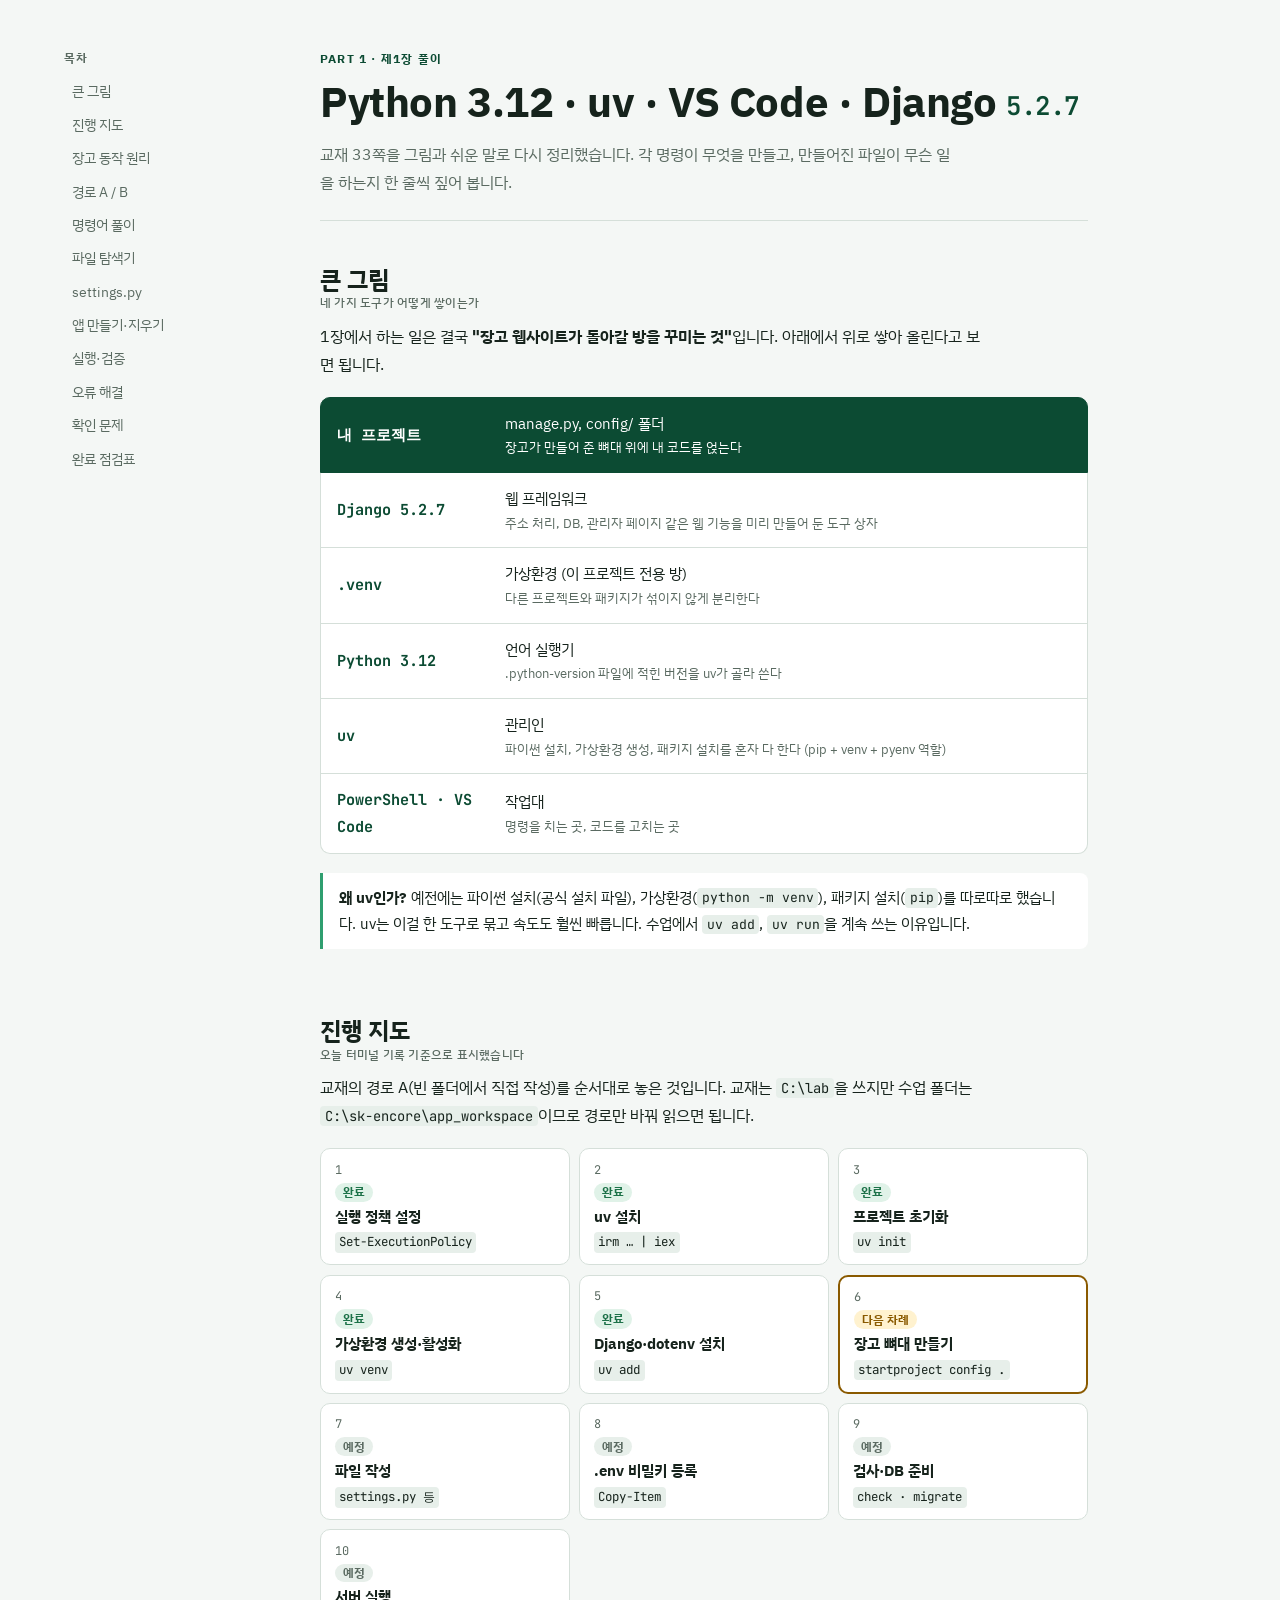
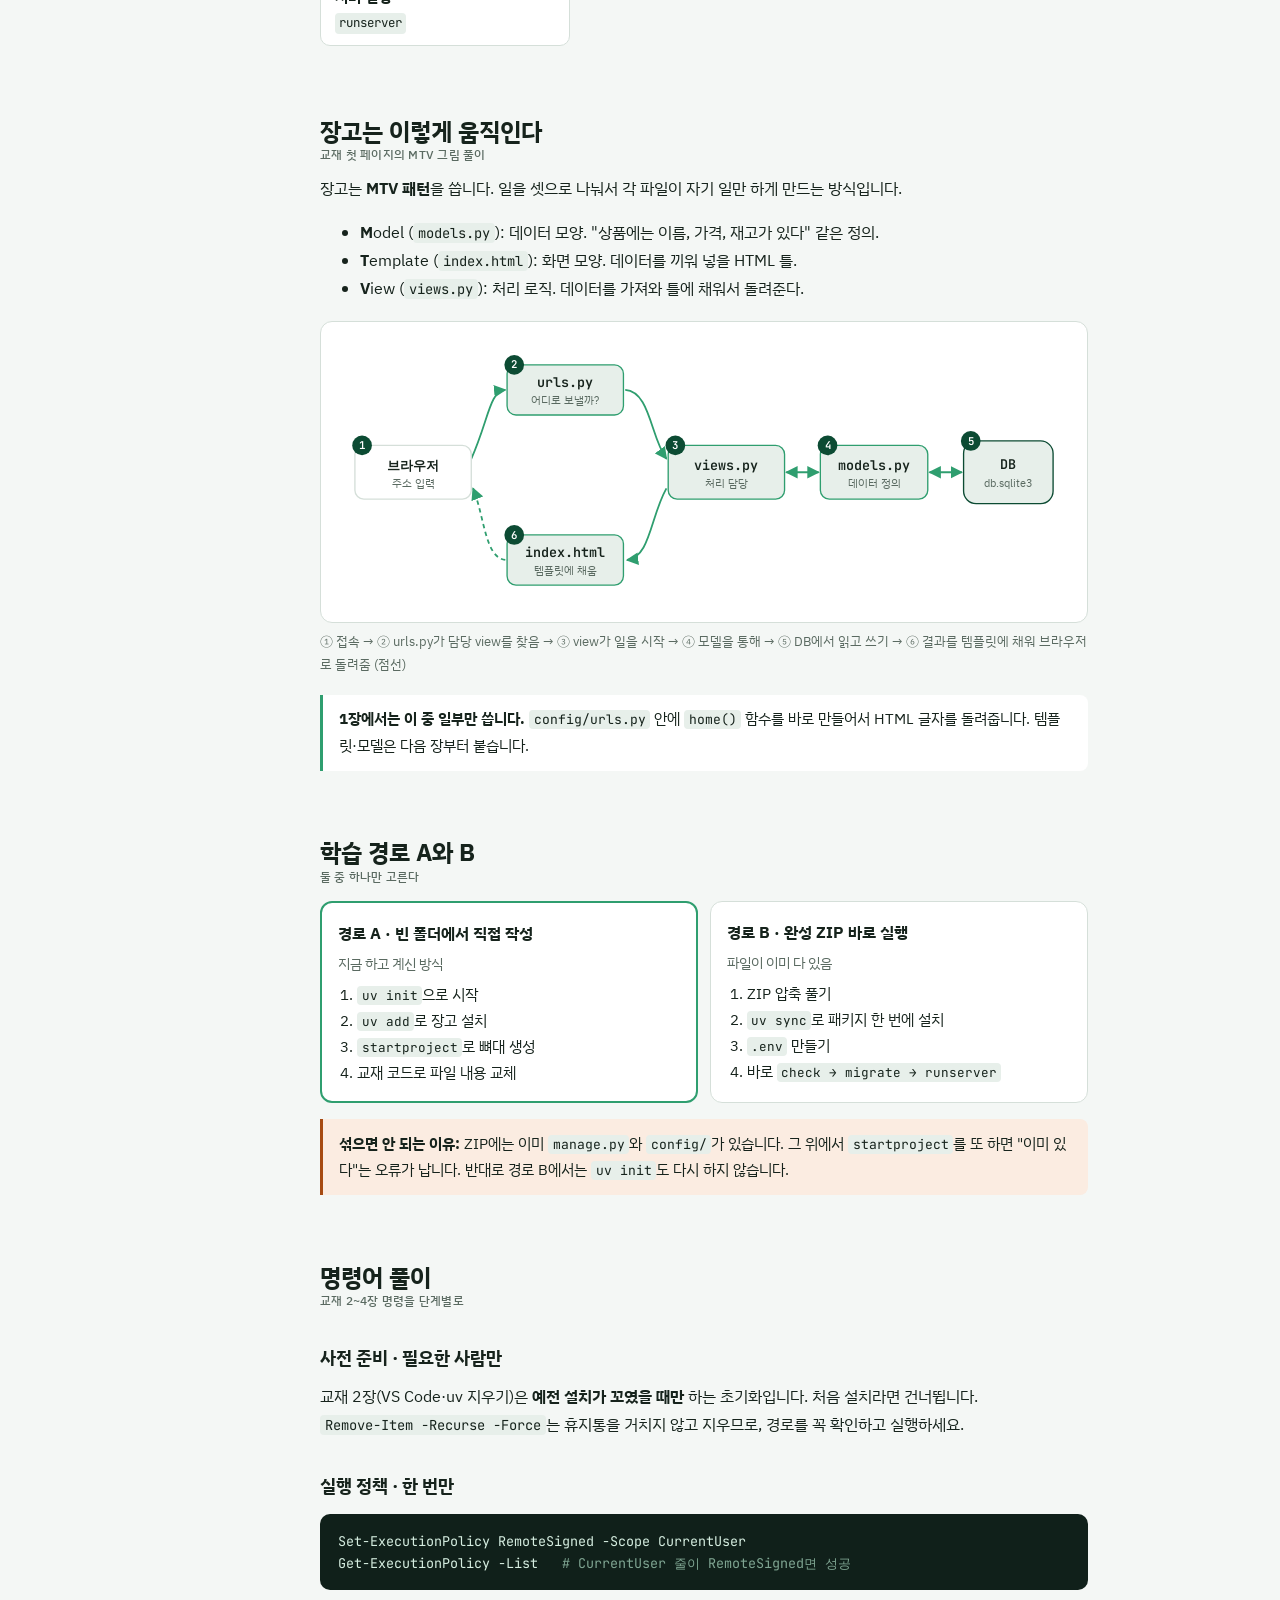
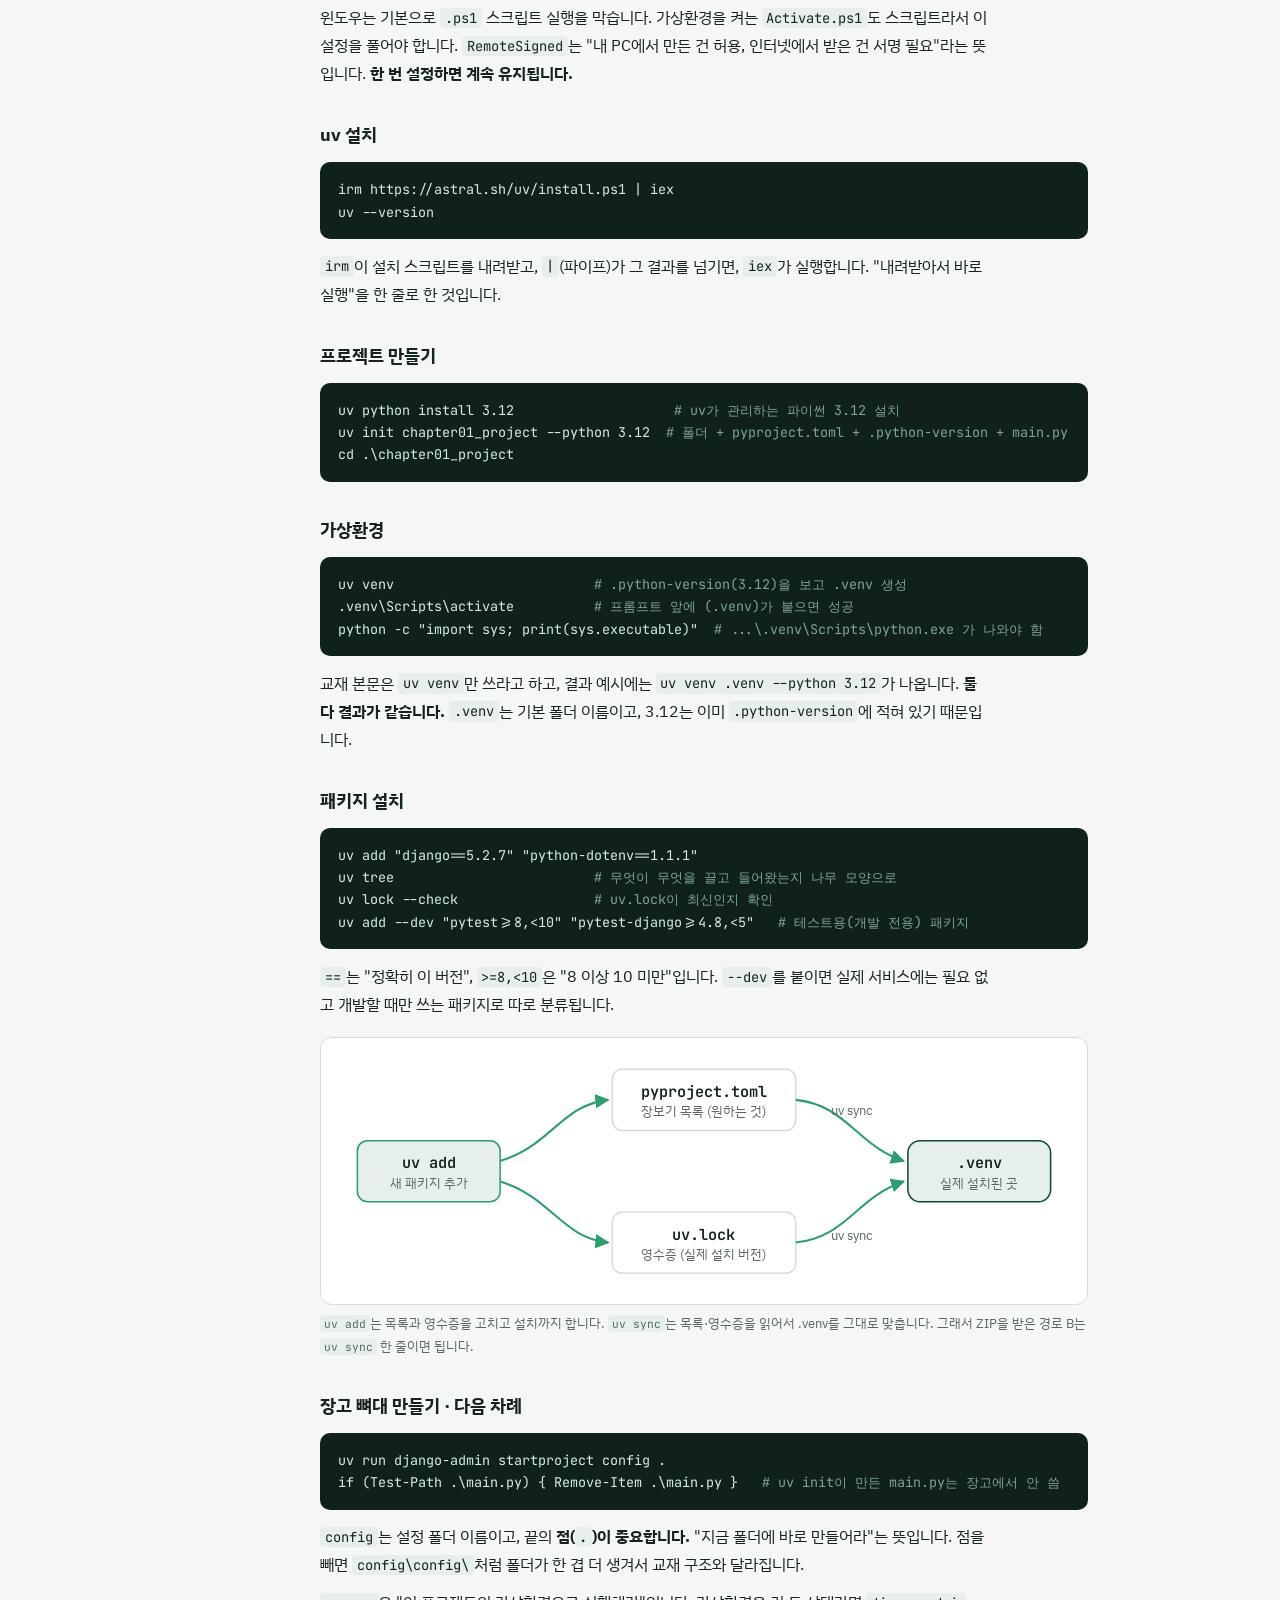
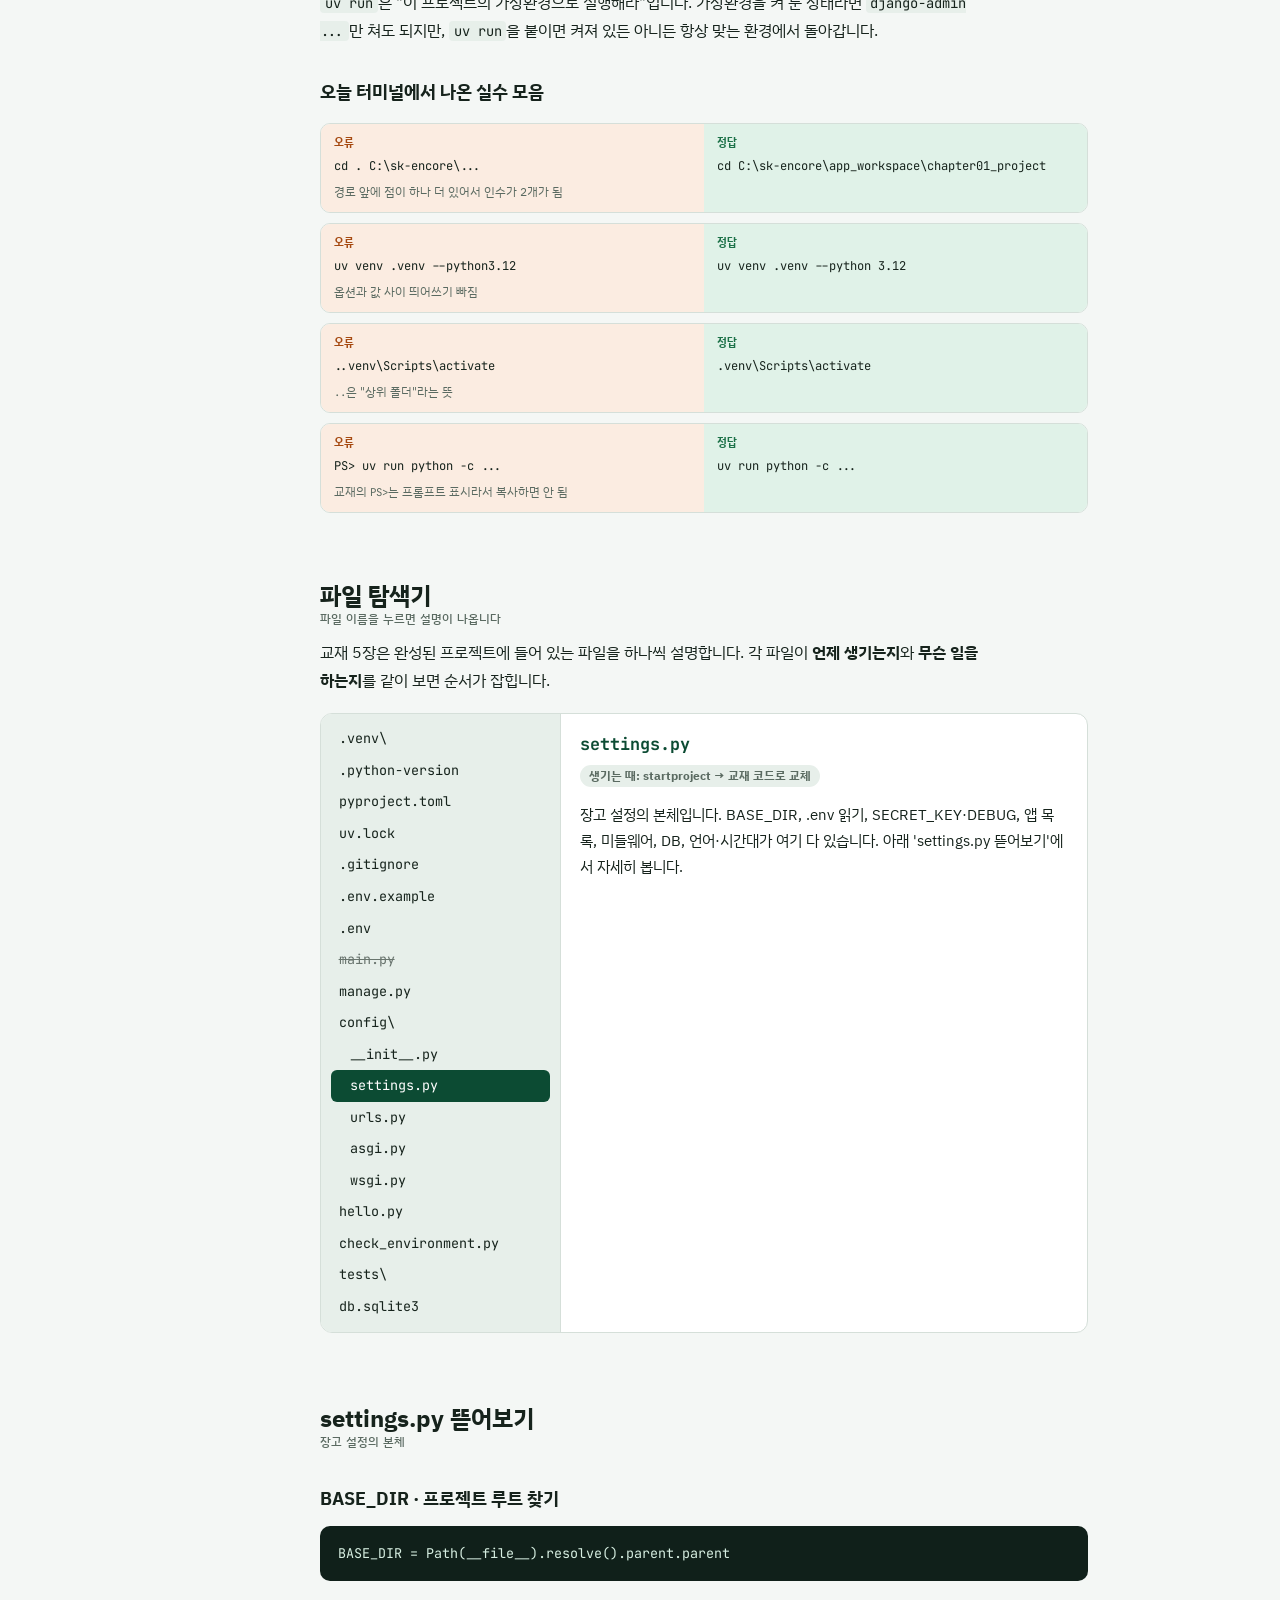
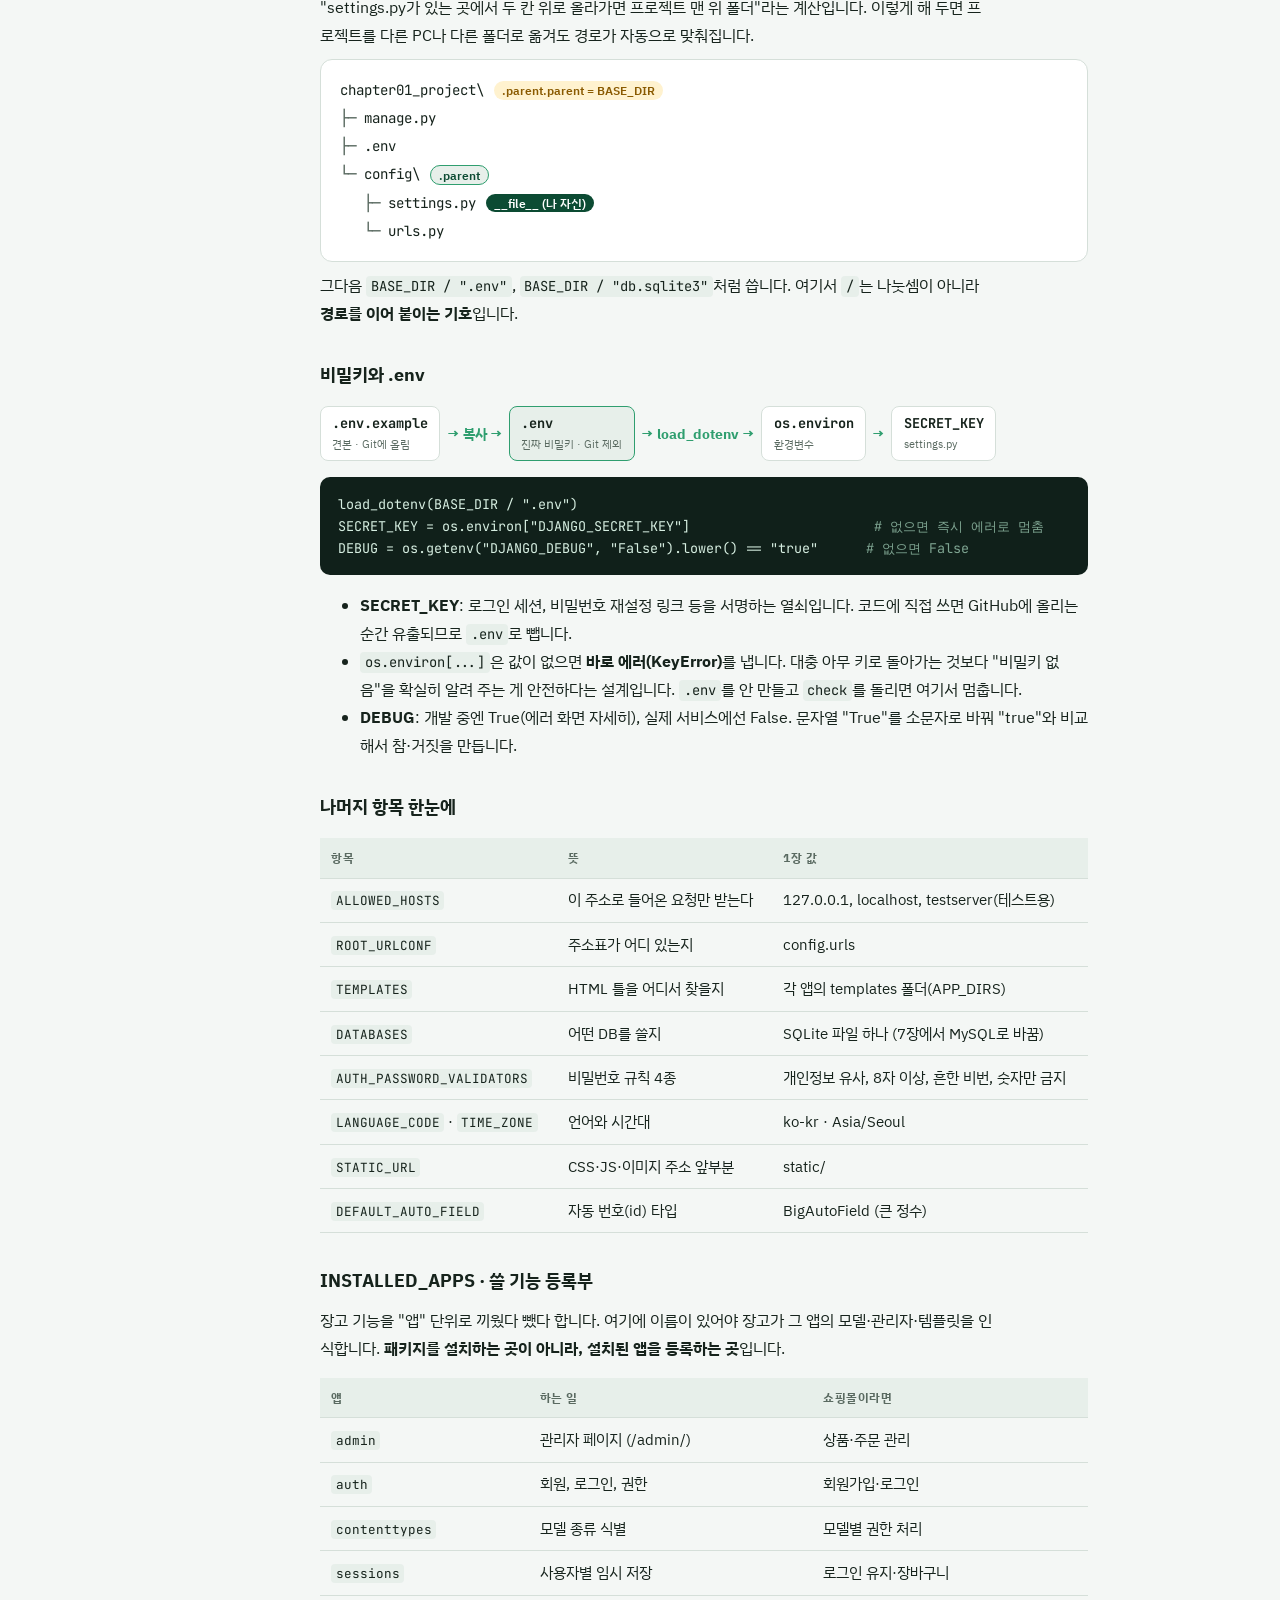
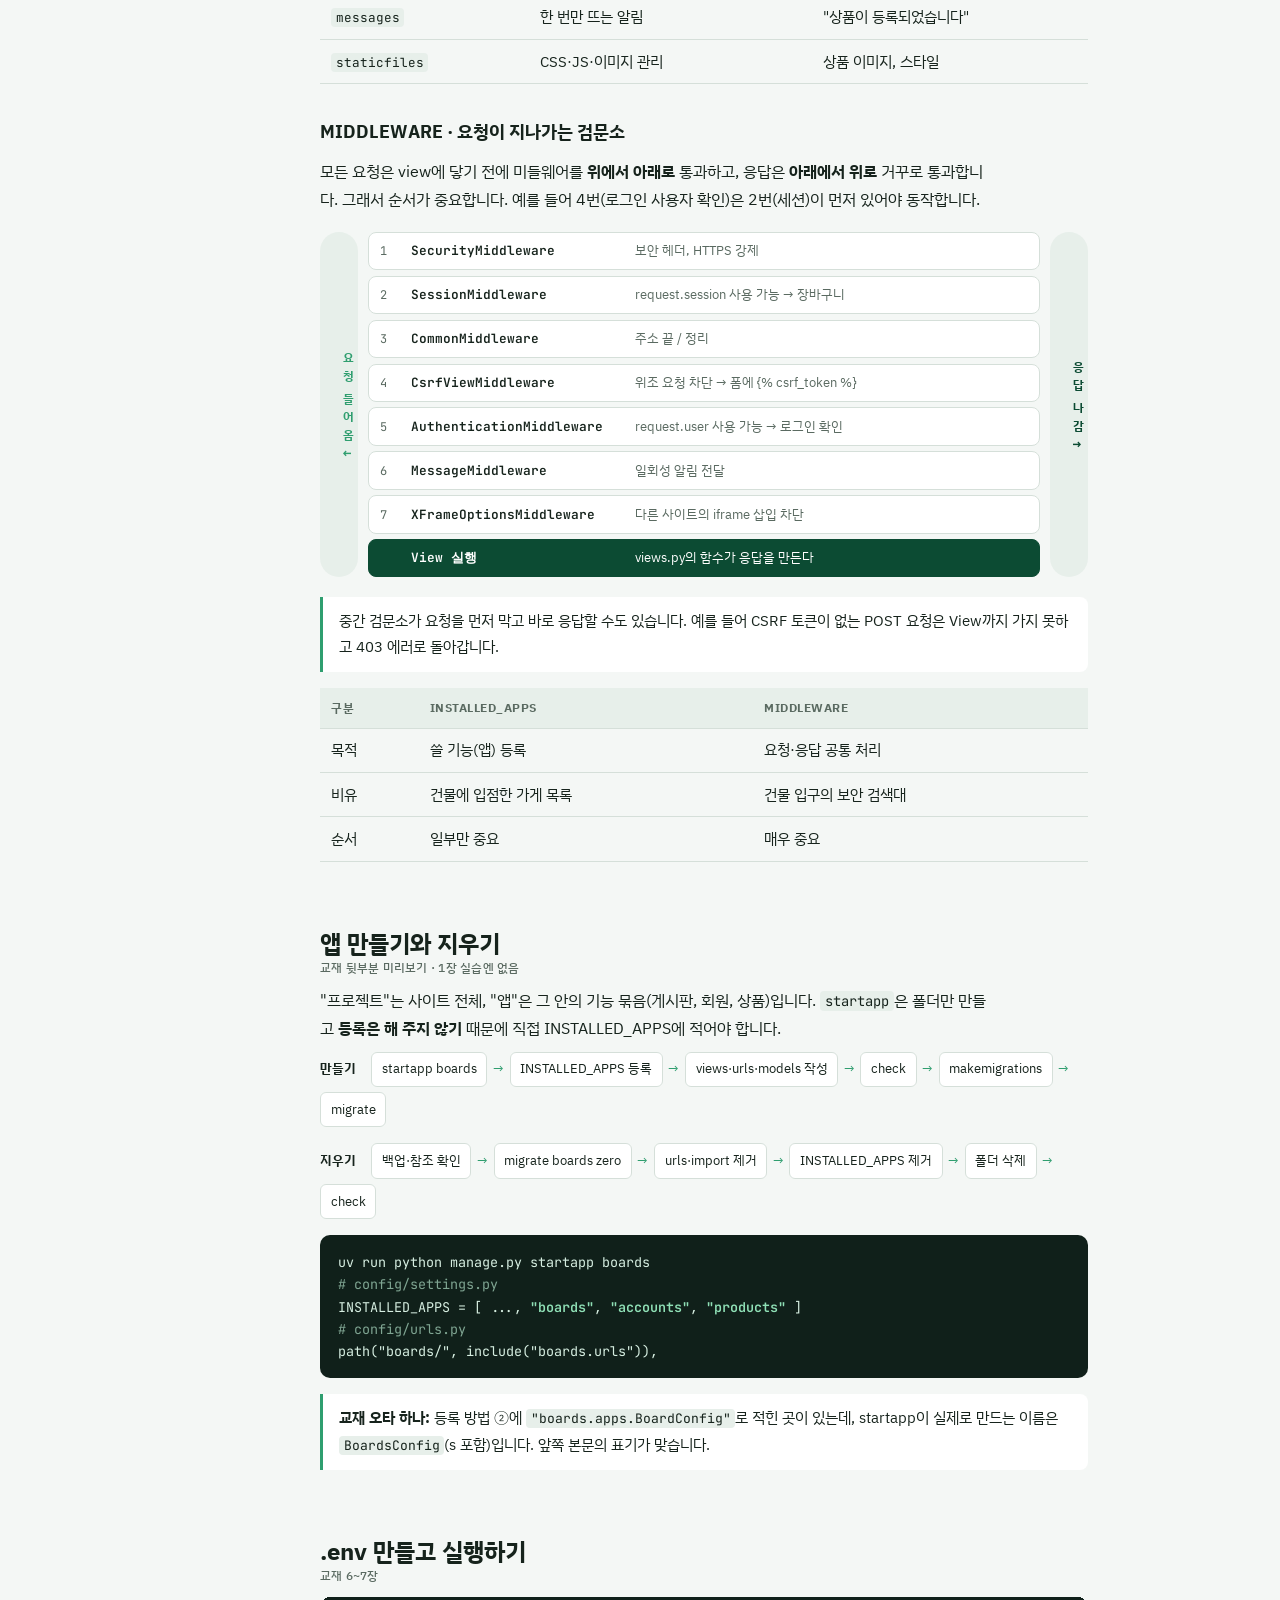
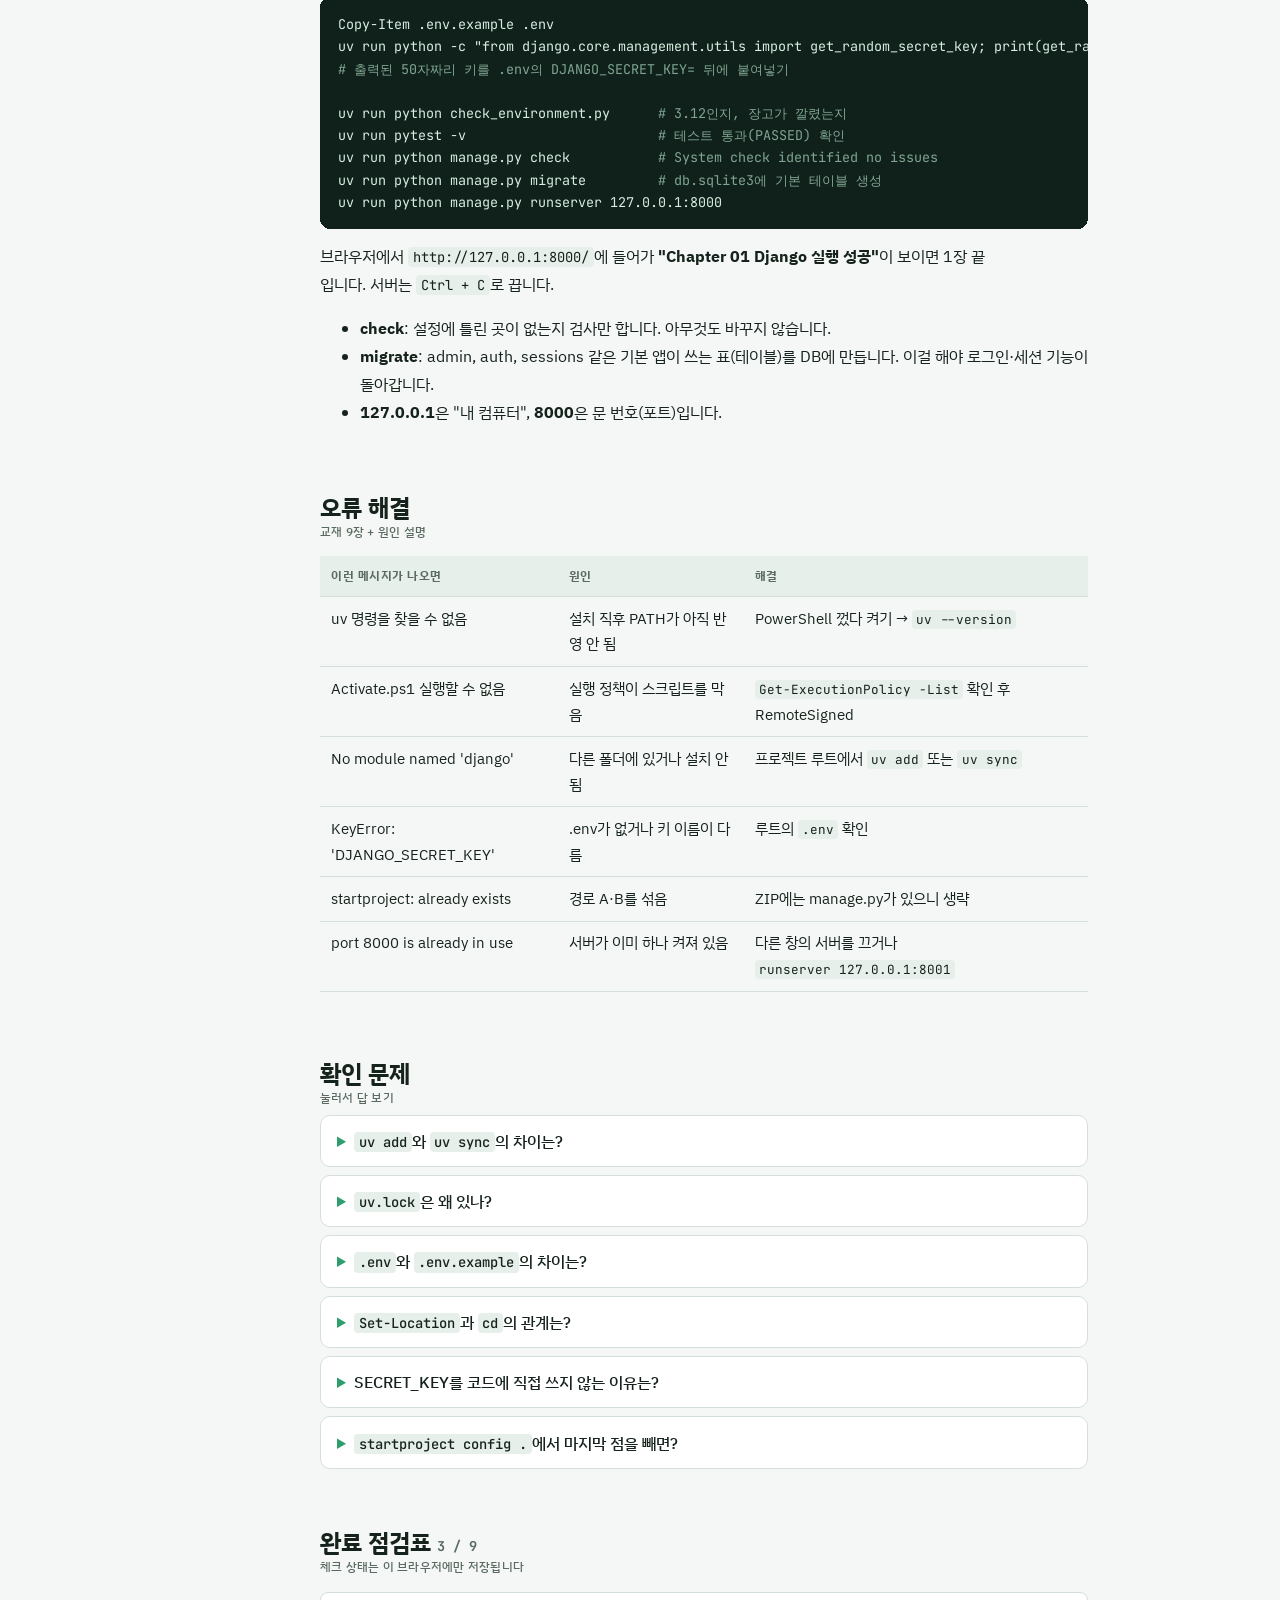
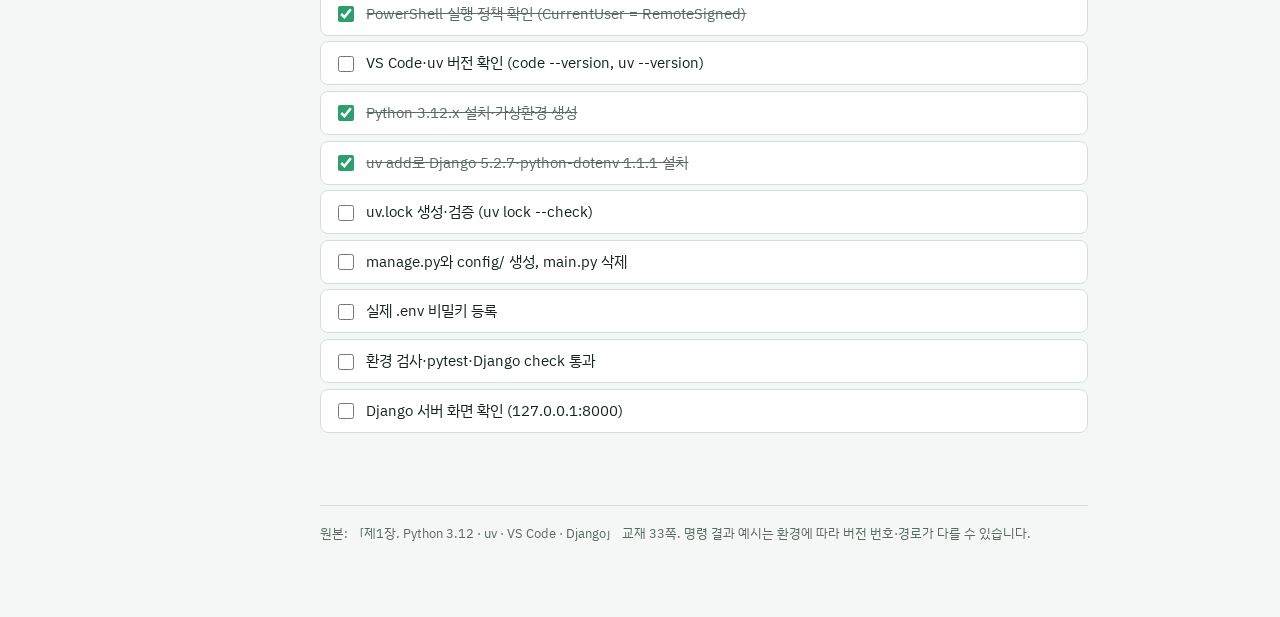
==== notes/chapter01-풀이노트.html @ 896c0013 "docs: 1장 풀이노트 추가 교재를 다시 정리한 Markdown(mermaid 그림)과 HTML 버전" ====
<!doctype html>
<html lang="ko">
<meta charset="utf-8">
<meta name="viewport" content="width=device-width, initial-scale=1">
<title>장고 1장 풀이 노트</title>
<link rel="preconnect" href="https://fonts.googleapis.com">
<link rel="preconnect" href="https://fonts.gstatic.com" crossorigin>
<link rel="stylesheet" href="https://fonts.googleapis.com/css2?family=IBM+Plex+Sans+KR:wght@400;500;700&family=JetBrains+Mono:wght@400;600&display=swap">
<style>
/* 레이아웃: 왼쪽 고정 목차 + 오른쪽 본문(약 46rem). 폰 폭에서는 목차가 위로 올라감 */
:root {
  --bg: #f4f7f5; --surface: #ffffff; --tint: #e7efea; --fg: #16231c; --muted: #5a6a61; --line: #d5dfd9;
  --accent: #0c4b33; --on-accent: #ffffff; --accent-2: #2f9e6f;
  --code-bg: #10201a; --code-fg: #d6eee1; --code-dim: #7fa592;
  --warn: #a64a12; --warn-bg: #fbece1; --ok: #1d7249; --ok-bg: #e0f2e8; --next: #8a5a00; --next-bg: #fff2cf;
  --f-body: "IBM Plex Sans KR", "Malgun Gothic", "Apple SD Gothic Neo", system-ui, sans-serif;
  --f-code: "JetBrains Mono", Consolas, "D2Coding", monospace;
}
@media (prefers-color-scheme: dark) { :root:not([data-theme="light"]) {
  --bg: #0e1512; --surface: #16201b; --tint: #1b2922; --fg: #e2ebe5; --muted: #98a99f; --line: #2a3830;
  --accent: #6fd3a5; --on-accent: #0b1a13; --accent-2: #4fc08d;
  --code-bg: #08100c; --code-fg: #cfe8da; --code-dim: #6f9482;
  --warn: #f2a46c; --warn-bg: #36220f; --ok: #82d9aa; --ok-bg: #15301f; --next: #f3c654; --next-bg: #3a2e0c;
  color-scheme: dark; } }
:root[data-theme="dark"] {
  --bg: #0e1512; --surface: #16201b; --tint: #1b2922; --fg: #e2ebe5; --muted: #98a99f; --line: #2a3830;
  --accent: #6fd3a5; --on-accent: #0b1a13; --accent-2: #4fc08d;
  --code-bg: #08100c; --code-fg: #cfe8da; --code-dim: #6f9482;
  --warn: #f2a46c; --warn-bg: #36220f; --ok: #82d9aa; --ok-bg: #15301f; --next: #f3c654; --next-bg: #3a2e0c;
  color-scheme: dark; }

* { box-sizing: border-box; }
body { background: var(--bg); color: var(--fg); font-family: var(--f-body); font-size: 16px; line-height: 1.75; padding-inline: 16px; padding-block: 0 4rem; }
.wrap { max-width: 72rem; margin: 0 auto; display: grid; grid-template-columns: 13rem minmax(0, 1fr); gap: 3rem; }
nav.toc { position: sticky; top: env(safe-area-inset-top, 0px); align-self: start; padding-top: 2.5rem; font-size: .88rem; }
nav.toc p { font-size: .72rem; letter-spacing: .08em; color: var(--muted); margin: 0 0 .5rem; font-weight: 700; }
nav.toc ol { list-style: none; margin: 0; padding: 0; display: grid; gap: .15rem; counter-reset: t; }
nav.toc a { color: var(--muted); text-decoration: none; display: block; padding: .2rem .5rem; border-radius: 6px; }
nav.toc a:hover, nav.toc a:focus-visible { color: var(--accent); background: var(--tint); outline: none; }
main { min-width: 0; max-width: 48rem; }
@media (max-width: 860px) {
  .wrap { grid-template-columns: minmax(0,1fr); gap: 0; }
  nav.toc { position: static; padding-top: 1.5rem; }
  nav.toc ol { display: flex; flex-wrap: wrap; gap: .3rem; }
  nav.toc a { border: 1px solid var(--line); background: var(--surface); }
}

header.hero { padding-block: 2.5rem 1.5rem; border-bottom: 1px solid var(--line); }
.eyebrow { font-size: .75rem; letter-spacing: .1em; color: var(--accent); font-weight: 700; margin: 0; }
h1 { font-size: clamp(1.9rem, 4.5vw, 2.6rem); line-height: 1.25; margin: .4rem 0 .8rem; text-wrap: balance; letter-spacing: -.01em; }
h1 .v { font-family: var(--f-code); font-weight: 600; font-size: .62em; color: var(--accent); vertical-align: middle; }
.lede { color: var(--muted); max-width: 40rem; margin: 0; }
section { padding-block: 2.6rem 0.5rem; scroll-margin-top: 1rem; }
h2 { font-size: 1.5rem; line-height: 1.35; margin: 0 0 .3rem; text-wrap: balance; }
h2 small { display: block; font-size: .78rem; font-weight: 500; color: var(--muted); letter-spacing: .02em; }
h3 { font-size: 1.1rem; margin: 2rem 0 .4rem; }
p { margin: .6rem 0; max-width: 42rem; }
code { font-family: var(--f-code); font-size: .86em; background: var(--tint); padding: .08em .35em; border-radius: 4px; }
pre { font-family: var(--f-code); font-size: .84rem; line-height: 1.65; background: var(--code-bg); color: var(--code-fg); padding: 1rem 1.1rem; border-radius: 10px; overflow-x: auto; margin: .8rem 0; }
pre code { background: none; padding: 0; font-size: 1em; }
pre .c { color: var(--code-dim); }
pre .k { color: #8fe0b6; font-weight: 600; }
strong { font-weight: 700; }
.note { border-left: 3px solid var(--accent-2); background: var(--surface); padding: .7rem 1rem; border-radius: 0 8px 8px 0; margin: 1rem 0; font-size: .95rem; }
.note.warn { border-color: var(--warn); background: var(--warn-bg); }
.scroll { overflow-x: auto; margin: 1rem 0; }
table { border-collapse: collapse; width: 100%; font-size: .92rem; min-width: 30rem; }
th, td { text-align: left; padding: .55rem .7rem; border-bottom: 1px solid var(--line); vertical-align: top; }
th { font-size: .78rem; color: var(--muted); letter-spacing: .04em; font-weight: 700; background: var(--tint); }
td code { white-space: nowrap; }

/* 1. 도구 층 */
.layers { display: grid; gap: 0; margin: 1.2rem 0; }
.layer { border: 1px solid var(--line); background: var(--surface); padding: .8rem 1rem; display: grid; grid-template-columns: 9.5rem minmax(0,1fr); gap: 1rem; align-items: center; }
.layer + .layer { border-top: 0; }
.layer:first-child { border-radius: 10px 10px 0 0; }
.layer:last-child { border-radius: 0 0 10px 10px; }
.layer b { font-family: var(--f-code); font-size: .95rem; color: var(--accent); }
.layer span { font-size: .92rem; }
.layer em { font-style: normal; color: var(--muted); font-size: .82rem; display: block; }
.layer.top { background: var(--accent); color: var(--on-accent); border-color: var(--accent); }
.layer.top b, .layer.top em { color: var(--on-accent); }
@media (max-width: 520px) { .layer { grid-template-columns: minmax(0,1fr); gap: .2rem; } }

/* 2. 진행 지도 */
.journey { list-style: none; padding: 0; margin: 1.2rem 0; display: grid; grid-template-columns: repeat(auto-fill, minmax(12.5rem, 1fr)); gap: .6rem; counter-reset: s; }
.journey li { counter-increment: s; background: var(--surface); border: 1px solid var(--line); border-radius: 10px; padding: .7rem .85rem; font-size: .9rem; line-height: 1.5; display: grid; gap: .25rem; }
.journey li::before { content: counter(s); font-family: var(--f-code); font-size: .75rem; color: var(--muted); }
.journey li b { font-size: .95rem; }
.journey li code { font-size: .78rem; justify-self: start; }
.pill { justify-self: start; font-size: .72rem; font-weight: 700; padding: .05rem .5rem; border-radius: 99px; }
.pill.done { background: var(--ok-bg); color: var(--ok); }
.pill.next { background: var(--next-bg); color: var(--next); }
.pill.todo { background: var(--tint); color: var(--muted); }
.journey li.is-next { border: 2px solid var(--next); }

/* 다이어그램 공통 */
figure { margin: 1.2rem 0; }
figcaption { font-size: .82rem; color: var(--muted); margin-top: .4rem; }
.diagram { overflow-x: auto; background: var(--surface); border: 1px solid var(--line); border-radius: 12px; padding: 1rem; }
.diagram svg { display: block; min-width: 640px; width: 100%; height: auto; }
svg .box { fill: var(--surface); stroke: var(--line); stroke-width: 1.5; }
svg .box.hl { fill: var(--tint); stroke: var(--accent-2); }
svg .box.db { fill: var(--tint); stroke: var(--accent); }
svg .t { fill: var(--fg); font-family: var(--f-code); font-size: 15px; font-weight: 600; }
svg .s { fill: var(--muted); font-family: var(--f-body); font-size: 12.5px; }
svg .ar { stroke: var(--accent-2); stroke-width: 2; fill: none; }
svg .ar.back { stroke-dasharray: 5 4; }
svg .num { fill: var(--accent); }
svg .numt { fill: var(--on-accent); font-family: var(--f-code); font-size: 12px; font-weight: 600; }
svg .head { fill: var(--accent-2); }

/* 갈림길 */
.paths { display: grid; grid-template-columns: repeat(2, minmax(0,1fr)); gap: .8rem; margin: 1rem 0; }
.path { background: var(--surface); border: 1px solid var(--line); border-radius: 12px; padding: 1rem; font-size: .92rem; min-width: 0; }
.path h4 { margin: 0 0 .3rem; font-size: 1rem; }
.path ol { margin: .4rem 0 0; padding-left: 1.2rem; }
.path.mine { border: 2px solid var(--accent-2); }
@media (max-width: 600px) { .paths { grid-template-columns: minmax(0,1fr); } }

/* 실수 카드 */
.oops { display: grid; gap: .6rem; margin: 1rem 0; }
.oop { display: grid; grid-template-columns: minmax(0,1fr) minmax(0,1fr); border: 1px solid var(--line); border-radius: 10px; overflow: hidden; font-size: .88rem; }
.oop div { padding: .6rem .8rem; min-width: 0; }
.oop .bad { background: var(--warn-bg); }
.oop .good { background: var(--ok-bg); }
.oop code { background: none; padding: 0; word-break: break-all; }
.oop small { display: block; color: var(--muted); font-size: .78rem; margin-top: .2rem; }
.oop .lbl { font-size: .7rem; font-weight: 700; letter-spacing: .06em; display: block; }
.oop .bad .lbl { color: var(--warn); }
.oop .good .lbl { color: var(--ok); }
@media (max-width: 560px) { .oop { grid-template-columns: minmax(0,1fr); } }

/* 파일 탐색기 */
.explorer { display: grid; grid-template-columns: minmax(0, 15rem) minmax(0,1fr); border: 1px solid var(--line); border-radius: 12px; overflow: hidden; background: var(--surface); margin: 1.2rem 0; }
.tree { list-style: none; margin: 0; padding: .6rem; border-right: 1px solid var(--line); background: var(--tint); font-family: var(--f-code); font-size: .84rem; }
.tree button { all: unset; cursor: pointer; display: block; width: 100%; box-sizing: border-box; padding: .25rem .5rem; border-radius: 6px; color: var(--fg); }
.tree button:hover { background: var(--surface); }
.tree button:focus-visible { outline: 2px solid var(--accent-2); }
.tree button[aria-pressed="true"] { background: var(--accent); color: var(--on-accent); }
.tree .in { padding-left: 1.2rem; }
.tree .gone { text-decoration: line-through; opacity: .6; }
.detail { padding: 1rem 1.2rem; min-width: 0; }
.detail h4 { font-family: var(--f-code); margin: 0; font-size: 1.05rem; color: var(--accent); }
.detail .when { display: inline-block; font-size: .74rem; font-weight: 700; background: var(--tint); color: var(--muted); padding: .05rem .55rem; border-radius: 99px; margin: .35rem 0 .3rem; }
.detail p { font-size: .93rem; }
.detail .an { font-size: .88rem; color: var(--muted); border-top: 1px dashed var(--line); padding-top: .5rem; margin-top: .6rem; }
@media (max-width: 620px) { .explorer { grid-template-columns: minmax(0,1fr); } .tree { border-right: 0; border-bottom: 1px solid var(--line); } }

/* BASE_DIR 트리 */
.pathtree { font-family: var(--f-code); font-size: .88rem; background: var(--surface); border: 1px solid var(--line); border-radius: 12px; padding: 1rem 1.2rem; line-height: 2; overflow-x: auto; white-space: nowrap; }
.pathtree .tag { font-size: .74rem; font-weight: 600; padding: .05rem .5rem; border-radius: 99px; margin-left: .6rem; font-family: var(--f-body); }
.tag.a { background: var(--accent); color: var(--on-accent); }
.tag.b { background: var(--tint); color: var(--accent); border: 1px solid var(--accent-2); }
.tag.c { background: var(--next-bg); color: var(--next); }
.pathtree .dim { color: var(--muted); }

/* .env 흐름 */
.flow { display: flex; flex-wrap: wrap; align-items: center; gap: .4rem; margin: 1rem 0; font-size: .86rem; }
.flow .chip { background: var(--surface); border: 1px solid var(--line); border-radius: 8px; padding: .45rem .7rem; line-height: 1.4; }
.flow .chip b { font-family: var(--f-code); display: block; font-size: .85rem; }
.flow .chip small { color: var(--muted); }
.flow .chip.key { border-color: var(--accent-2); background: var(--tint); }
.flow .chip.lock { border-color: var(--warn); background: var(--warn-bg); }
.flow .arr { color: var(--accent-2); font-weight: 700; }

/* 미들웨어 */
.mw { display: grid; grid-template-columns: 2.4rem minmax(0,1fr) 2.4rem; gap: 0 .6rem; margin: 1.2rem 0; }
.mw .side { display: flex; flex-direction: column; align-items: center; justify-content: space-between; font-size: .75rem; font-weight: 700; color: var(--accent-2); writing-mode: vertical-rl; letter-spacing: .1em; border-radius: 99px; background: var(--tint); padding: .8rem 0; }
.mw .side.up { color: var(--accent); }
.mw ol { list-style: none; margin: 0; padding: 0; display: grid; gap: .35rem; counter-reset: m; }
.mw li { counter-increment: m; background: var(--surface); border: 1px solid var(--line); border-radius: 8px; padding: .4rem .7rem; display: grid; grid-template-columns: 1.4rem minmax(0, 13.5rem) minmax(0,1fr); gap: .5rem; font-size: .84rem; align-items: baseline; }
.mw li::before { content: counter(m); font-family: var(--f-code); color: var(--muted); font-size: .75rem; }
.mw li b { font-family: var(--f-code); font-size: .8rem; font-weight: 600; overflow-wrap: anywhere; }
.mw li span { color: var(--muted); }
.mw li.view { background: var(--accent); color: var(--on-accent); border-color: var(--accent); }
.mw li.view::before { content: ""; }
.mw li.view span { color: var(--on-accent); }
@media (max-width: 560px) { .mw li { grid-template-columns: 1.2rem minmax(0,1fr); } .mw li span { grid-column: 2; } }

/* 앱 순서 */
.seq { display: flex; flex-wrap: wrap; gap: .35rem; align-items: center; margin: .6rem 0 1rem; font-size: .84rem; }
.seq span { background: var(--surface); border: 1px solid var(--line); padding: .3rem .6rem; border-radius: 6px; }
.seq i { font-style: normal; color: var(--accent-2); }
.seq .lead { background: none; border: 0; font-weight: 700; padding-left: 0; }

/* 퀴즈, 체크리스트 */
details { background: var(--surface); border: 1px solid var(--line); border-radius: 10px; padding: .7rem 1rem; margin: .5rem 0; }
details summary { cursor: pointer; font-weight: 500; }
details summary::marker { color: var(--accent-2); }
details[open] summary { margin-bottom: .4rem; color: var(--accent); }
details p { font-size: .93rem; margin: .3rem 0; }
.checks { list-style: none; padding: 0; margin: 1rem 0; display: grid; gap: .35rem; }
.checks label { display: flex; gap: .6rem; align-items: flex-start; background: var(--surface); border: 1px solid var(--line); border-radius: 8px; padding: .5rem .8rem; cursor: pointer; font-size: .93rem; }
.checks input { accent-color: var(--accent-2); margin-top: .35rem; width: 1rem; height: 1rem; flex: none; }
.checks input:checked + span { color: var(--muted); text-decoration: line-through; }
.checks input:focus-visible { outline: 2px solid var(--accent-2); outline-offset: 2px; }
.count { font-family: var(--f-code); font-size: .85rem; color: var(--muted); }
footer { margin-top: 3rem; font-size: .82rem; color: var(--muted); border-top: 1px solid var(--line); padding-top: 1rem; }
@media (prefers-reduced-motion: no-preference) { html { scroll-behavior: smooth; } }
</style>

<div class="wrap">
<nav class="toc" aria-label="목차">
  <p>목차</p>
  <ol>
    <li><a href="#big">큰 그림</a></li>
    <li><a href="#map">진행 지도</a></li>
    <li><a href="#mtv">장고 동작 원리</a></li>
    <li><a href="#paths">경로 A / B</a></li>
    <li><a href="#cmd">명령어 풀이</a></li>
    <li><a href="#files">파일 탐색기</a></li>
    <li><a href="#settings">settings.py</a></li>
    <li><a href="#apps">앱 만들기·지우기</a></li>
    <li><a href="#run">실행·검증</a></li>
    <li><a href="#trouble">오류 해결</a></li>
    <li><a href="#quiz">확인 문제</a></li>
    <li><a href="#check">완료 점검표</a></li>
  </ol>
</nav>

<main>
<header class="hero">
  <p class="eyebrow">PART 1 · 제1장 풀이</p>
  <h1>Python 3.12 · uv · VS Code · Django <span class="v">5.2.7</span></h1>
  <p class="lede">교재 33쪽을 그림과 쉬운 말로 다시 정리했습니다. 각 명령이 무엇을 만들고, 만들어진 파일이 무슨 일을 하는지 한 줄씩 짚어 봅니다.</p>
</header>

<!-- 1 -->
<section id="big">
  <h2>큰 그림<small>네 가지 도구가 어떻게 쌓이는가</small></h2>
  <p>1장에서 하는 일은 결국 <strong>"장고 웹사이트가 돌아갈 방을 꾸미는 것"</strong>입니다. 아래에서 위로 쌓아 올린다고 보면 됩니다.</p>
  <div class="layers">
    <div class="layer top"><b>내 프로젝트</b><span>manage.py, config/ 폴더<em>장고가 만들어 준 뼈대 위에 내 코드를 얹는다</em></span></div>
    <div class="layer"><b>Django 5.2.7</b><span>웹 프레임워크<em>주소 처리, DB, 관리자 페이지 같은 웹 기능을 미리 만들어 둔 도구 상자</em></span></div>
    <div class="layer"><b>.venv</b><span>가상환경 (이 프로젝트 전용 방)<em>다른 프로젝트와 패키지가 섞이지 않게 분리한다</em></span></div>
    <div class="layer"><b>Python 3.12</b><span>언어 실행기<em>.python-version 파일에 적힌 버전을 uv가 골라 쓴다</em></span></div>
    <div class="layer"><b>uv</b><span>관리인<em>파이썬 설치, 가상환경 생성, 패키지 설치를 혼자 다 한다 (pip + venv + pyenv 역할)</em></span></div>
    <div class="layer"><b>PowerShell · VS Code</b><span>작업대<em>명령을 치는 곳, 코드를 고치는 곳</em></span></div>
  </div>

  <div class="note">
    <strong>왜 uv인가?</strong> 예전에는 파이썬 설치(공식 설치 파일), 가상환경(<code>python -m venv</code>), 패키지 설치(<code>pip</code>)를 따로따로 했습니다. uv는 이걸 한 도구로 묶고 속도도 훨씬 빠릅니다. 수업에서 <code>uv add</code>, <code>uv run</code>을 계속 쓰는 이유입니다.
  </div>
</section>

<!-- 2 -->
<section id="map">
  <h2>진행 지도<small>오늘 터미널 기록 기준으로 표시했습니다</small></h2>
  <p>교재의 경로 A(빈 폴더에서 직접 작성)를 순서대로 놓은 것입니다. 교재는 <code>C:\lab</code>을 쓰지만 수업 폴더는 <code>C:\sk-encore\app_workspace</code>이므로 경로만 바꿔 읽으면 됩니다.</p>
  <ol class="journey">
    <li><span class="pill done">완료</span><b>실행 정책 설정</b><code>Set-ExecutionPolicy</code></li>
    <li><span class="pill done">완료</span><b>uv 설치</b><code>irm … | iex</code></li>
    <li><span class="pill done">완료</span><b>프로젝트 초기화</b><code>uv init</code></li>
    <li><span class="pill done">완료</span><b>가상환경 생성·활성화</b><code>uv venv</code></li>
    <li><span class="pill done">완료</span><b>Django·dotenv 설치</b><code>uv add</code></li>
    <li class="is-next"><span class="pill next">다음 차례</span><b>장고 뼈대 만들기</b><code>startproject config .</code></li>
    <li><span class="pill todo">예정</span><b>파일 작성</b><code>settings.py 등</code></li>
    <li><span class="pill todo">예정</span><b>.env 비밀키 등록</b><code>Copy-Item</code></li>
    <li><span class="pill todo">예정</span><b>검사·DB 준비</b><code>check · migrate</code></li>
    <li><span class="pill todo">예정</span><b>서버 실행</b><code>runserver</code></li>
  </ol>
</section>

<!-- 3 -->
<section id="mtv">
  <h2>장고는 이렇게 움직인다<small>교재 첫 페이지의 MTV 그림 풀이</small></h2>
  <p>장고는 <strong>MTV 패턴</strong>을 씁니다. 일을 셋으로 나눠서 각 파일이 자기 일만 하게 만드는 방식입니다.</p>
  <ul>
    <li><strong>M</strong>odel (<code>models.py</code>): 데이터 모양. "상품에는 이름, 가격, 재고가 있다" 같은 정의.</li>
    <li><strong>T</strong>emplate (<code>index.html</code>): 화면 모양. 데이터를 끼워 넣을 HTML 틀.</li>
    <li><strong>V</strong>iew (<code>views.py</code>): 처리 로직. 데이터를 가져와 틀에 채워서 돌려준다.</li>
  </ul>
  <figure>
    <div class="diagram">
      <svg viewBox="0 0 820 300" role="img" aria-label="브라우저 요청이 urls.py, views.py, models.py, 데이터베이스를 거쳐 템플릿으로 응답되는 흐름">
        <defs>
          <marker id="ah" viewBox="0 0 10 10" refX="9" refY="5" markerWidth="7" markerHeight="7" orient="auto-start-reverse"><path class="head" d="M0,0 L10,5 L0,10 z"/></marker>
        </defs>
        <!-- 화살표 -->
        <path class="ar" d="M150 135 C 170 90, 170 60, 188 58" marker-end="url(#ah)"/>
        <path class="ar" d="M322 58 C 350 60, 350 110, 368 135" marker-end="url(#ah)"/>
        <path class="ar" d="M502 150 L 538 150" marker-start="url(#ah)" marker-end="url(#ah)"/>
        <path class="ar" d="M662 150 L 698 150" marker-start="url(#ah)" marker-end="url(#ah)"/>
        <path class="ar" d="M368 168 C 350 200, 350 245, 324 248" marker-end="url(#ah)"/>
        <path class="ar back" d="M188 248 C 165 245, 165 200, 152 168" marker-end="url(#ah)"/>
        <!-- 상자 -->
        <rect class="box" x="20" y="120" width="130" height="60" rx="10"/>
        <text class="t" x="85" y="147" text-anchor="middle">브라우저</text>
        <text class="s" x="85" y="167" text-anchor="middle">주소 입력</text>

        <rect class="box hl" x="190" y="30" width="130" height="56" rx="10"/>
        <text class="t" x="255" y="55" text-anchor="middle">urls.py</text>
        <text class="s" x="255" y="74" text-anchor="middle">어디로 보낼까?</text>

        <rect class="box hl" x="370" y="120" width="130" height="60" rx="10"/>
        <text class="t" x="435" y="147" text-anchor="middle">views.py</text>
        <text class="s" x="435" y="167" text-anchor="middle">처리 담당</text>

        <rect class="box hl" x="540" y="120" width="120" height="60" rx="10"/>
        <text class="t" x="600" y="147" text-anchor="middle">models.py</text>
        <text class="s" x="600" y="167" text-anchor="middle">데이터 정의</text>

        <rect class="box db" x="700" y="115" width="100" height="70" rx="14"/>
        <text class="t" x="750" y="146" text-anchor="middle">DB</text>
        <text class="s" x="750" y="166" text-anchor="middle">db.sqlite3</text>

        <rect class="box hl" x="190" y="220" width="130" height="56" rx="10"/>
        <text class="t" x="255" y="245" text-anchor="middle">index.html</text>
        <text class="s" x="255" y="264" text-anchor="middle">템플릿에 채움</text>
        <!-- 번호 -->
        <circle class="num" cx="28" cy="120" r="11"/><text class="numt" x="28" y="124" text-anchor="middle">1</text>
        <circle class="num" cx="198" cy="30" r="11"/><text class="numt" x="198" y="34" text-anchor="middle">2</text>
        <circle class="num" cx="378" cy="120" r="11"/><text class="numt" x="378" y="124" text-anchor="middle">3</text>
        <circle class="num" cx="548" cy="120" r="11"/><text class="numt" x="548" y="124" text-anchor="middle">4</text>
        <circle class="num" cx="708" cy="115" r="11"/><text class="numt" x="708" y="119" text-anchor="middle">5</text>
        <circle class="num" cx="198" cy="220" r="11"/><text class="numt" x="198" y="224" text-anchor="middle">6</text>
      </svg>
    </div>
    <figcaption>① 접속 → ② urls.py가 담당 view를 찾음 → ③ view가 일을 시작 → ④ 모델을 통해 → ⑤ DB에서 읽고 쓰기 → ⑥ 결과를 템플릿에 채워 브라우저로 돌려줌 (점선)</figcaption>
  </figure>
  <div class="note"><strong>1장에서는 이 중 일부만 씁니다.</strong> <code>config/urls.py</code> 안에 <code>home()</code> 함수를 바로 만들어서 HTML 글자를 돌려줍니다. 템플릿·모델은 다음 장부터 붙습니다.</div>
</section>

<!-- 4 -->
<section id="paths">
  <h2>학습 경로 A와 B<small>둘 중 하나만 고른다</small></h2>
  <div class="paths">
    <div class="path mine">
      <h4>경로 A · 빈 폴더에서 직접 작성</h4>
      <p style="margin:0;color:var(--muted);font-size:.85rem">지금 하고 계신 방식</p>
      <ol>
        <li><code>uv init</code>으로 시작</li>
        <li><code>uv add</code>로 장고 설치</li>
        <li><code>startproject</code>로 뼈대 생성</li>
        <li>교재 코드로 파일 내용 교체</li>
      </ol>
    </div>
    <div class="path">
      <h4>경로 B · 완성 ZIP 바로 실행</h4>
      <p style="margin:0;color:var(--muted);font-size:.85rem">파일이 이미 다 있음</p>
      <ol>
        <li>ZIP 압축 풀기</li>
        <li><code>uv sync</code>로 패키지 한 번에 설치</li>
        <li><code>.env</code> 만들기</li>
        <li>바로 <code>check → migrate → runserver</code></li>
      </ol>
    </div>
  </div>
  <div class="note warn"><strong>섞으면 안 되는 이유:</strong> ZIP에는 이미 <code>manage.py</code>와 <code>config/</code>가 있습니다. 그 위에서 <code>startproject</code>를 또 하면 "이미 있다"는 오류가 납니다. 반대로 경로 B에서는 <code>uv init</code>도 다시 하지 않습니다.</div>
</section>

<!-- 5 -->
<section id="cmd">
  <h2>명령어 풀이<small>교재 2~4장 명령을 단계별로</small></h2>

  <h3>사전 준비 · 필요한 사람만</h3>
  <p>교재 2장(VS Code·uv 지우기)은 <strong>예전 설치가 꼬였을 때만</strong> 하는 초기화입니다. 처음 설치라면 건너뜁니다. <code>Remove-Item -Recurse -Force</code>는 휴지통을 거치지 않고 지우므로, 경로를 꼭 확인하고 실행하세요.</p>

  <h3>실행 정책 · 한 번만</h3>
<pre><code>Set-ExecutionPolicy RemoteSigned -Scope CurrentUser
Get-ExecutionPolicy -List   <span class="c"># CurrentUser 줄이 RemoteSigned면 성공</span></code></pre>
  <p>윈도우는 기본으로 <code>.ps1</code> 스크립트 실행을 막습니다. 가상환경을 켜는 <code>Activate.ps1</code>도 스크립트라서 이 설정을 풀어야 합니다. <code>RemoteSigned</code>는 "내 PC에서 만든 건 허용, 인터넷에서 받은 건 서명 필요"라는 뜻입니다. <strong>한 번 설정하면 계속 유지됩니다.</strong></p>

  <h3>uv 설치</h3>
<pre><code>irm https://astral.sh/uv/install.ps1 | iex
uv --version</code></pre>
  <p><code>irm</code>이 설치 스크립트를 내려받고, <code>|</code>(파이프)가 그 결과를 넘기면, <code>iex</code>가 실행합니다. "내려받아서 바로 실행"을 한 줄로 한 것입니다.</p>

  <h3>프로젝트 만들기</h3>
<pre><code>uv python install 3.12                    <span class="c"># uv가 관리하는 파이썬 3.12 설치</span>
uv init chapter01_project --python 3.12  <span class="c"># 폴더 + pyproject.toml + .python-version + main.py</span>
cd .\chapter01_project</code></pre>

  <h3>가상환경</h3>
<pre><code>uv venv                         <span class="c"># .python-version(3.12)을 보고 .venv 생성</span>
.venv\Scripts\activate          <span class="c"># 프롬프트 앞에 (.venv)가 붙으면 성공</span>
python -c "import sys; print(sys.executable)"  <span class="c"># ...\.venv\Scripts\python.exe 가 나와야 함</span></code></pre>
  <p>교재 본문은 <code>uv venv</code>만 쓰라고 하고, 결과 예시에는 <code>uv venv .venv --python 3.12</code>가 나옵니다. <strong>둘 다 결과가 같습니다.</strong> <code>.venv</code>는 기본 폴더 이름이고, 3.12는 이미 <code>.python-version</code>에 적혀 있기 때문입니다.</p>

  <h3>패키지 설치</h3>
<pre><code>uv add "django==5.2.7" "python-dotenv==1.1.1"
uv tree                         <span class="c"># 무엇이 무엇을 끌고 들어왔는지 나무 모양으로</span>
uv lock --check                 <span class="c"># uv.lock이 최신인지 확인</span>
uv add --dev "pytest>=8,&lt;10" "pytest-django>=4.8,&lt;5"   <span class="c"># 테스트용(개발 전용) 패키지</span></code></pre>
  <p><code>==</code>는 "정확히 이 버전", <code>&gt;=8,&lt;10</code>은 "8 이상 10 미만"입니다. <code>--dev</code>를 붙이면 실제 서비스에는 필요 없고 개발할 때만 쓰는 패키지로 따로 분류됩니다.</p>

  <figure>
    <div class="diagram">
      <svg viewBox="0 0 720 230" role="img" aria-label="uv add는 pyproject.toml과 uv.lock을 고치고 .venv에 설치한다. uv sync는 두 파일을 읽어 .venv를 맞춘다">
        <defs><marker id="ah2" viewBox="0 0 10 10" refX="9" refY="5" markerWidth="7" markerHeight="7" orient="auto"><path class="head" d="M0,0 L10,5 L0,10 z"/></marker></defs>
        <rect class="box hl" x="20" y="85" width="140" height="60" rx="10"/>
        <text class="t" x="90" y="112" text-anchor="middle">uv add</text>
        <text class="s" x="90" y="131" text-anchor="middle">새 패키지 추가</text>

        <rect class="box" x="270" y="15" width="180" height="60" rx="10"/>
        <text class="t" x="360" y="42" text-anchor="middle">pyproject.toml</text>
        <text class="s" x="360" y="61" text-anchor="middle">장보기 목록 (원하는 것)</text>

        <rect class="box" x="270" y="155" width="180" height="60" rx="10"/>
        <text class="t" x="360" y="182" text-anchor="middle">uv.lock</text>
        <text class="s" x="360" y="201" text-anchor="middle">영수증 (실제 설치 버전)</text>

        <rect class="box db" x="560" y="85" width="140" height="60" rx="12"/>
        <text class="t" x="630" y="112" text-anchor="middle">.venv</text>
        <text class="s" x="630" y="131" text-anchor="middle">실제 설치된 곳</text>

        <path class="ar" d="M160 105 C 210 90, 220 50, 266 45" marker-end="url(#ah2)"/>
        <path class="ar" d="M160 125 C 210 140, 220 180, 266 185" marker-end="url(#ah2)"/>
        <path class="ar" d="M450 45 C 500 50, 510 90, 556 105" marker-end="url(#ah2)"/>
        <path class="ar" d="M450 185 C 500 180, 510 140, 556 125" marker-end="url(#ah2)"/>
        <text class="s" x="505" y="60" text-anchor="middle">uv sync</text>
        <text class="s" x="505" y="182" text-anchor="middle">uv sync</text>
      </svg>
    </div>
    <figcaption><code>uv add</code>는 목록과 영수증을 고치고 설치까지 합니다. <code>uv sync</code>는 목록·영수증을 읽어서 .venv를 그대로 맞춥니다. 그래서 ZIP을 받은 경로 B는 <code>uv sync</code> 한 줄이면 됩니다.</figcaption>
  </figure>

  <h3>장고 뼈대 만들기 · 다음 차례</h3>
<pre><code>uv run django-admin startproject config .
if (Test-Path .\main.py) { Remove-Item .\main.py }   <span class="c"># uv init이 만든 main.py는 장고에서 안 씀</span></code></pre>
  <p><code>config</code>는 설정 폴더 이름이고, 끝의 <strong>점(<code>.</code>)이 중요합니다.</strong> "지금 폴더에 바로 만들어라"는 뜻입니다. 점을 빼면 <code>config\config\</code>처럼 폴더가 한 겹 더 생겨서 교재 구조와 달라집니다.</p>
  <p><code>uv run</code>은 "이 프로젝트의 가상환경으로 실행해라"입니다. 가상환경을 켜 둔 상태라면 <code>django-admin ...</code>만 쳐도 되지만, <code>uv run</code>을 붙이면 켜져 있든 아니든 항상 맞는 환경에서 돌아갑니다.</p>

  <h3>오늘 터미널에서 나온 실수 모음</h3>
  <div class="oops">
    <div class="oop"><div class="bad"><span class="lbl">오류</span><code>cd . C:\sk-encore\...</code><small>경로 앞에 점이 하나 더 있어서 인수가 2개가 됨</small></div><div class="good"><span class="lbl">정답</span><code>cd C:\sk-encore\app_workspace\chapter01_project</code></div></div>
    <div class="oop"><div class="bad"><span class="lbl">오류</span><code>uv venv .venv --python3.12</code><small>옵션과 값 사이 띄어쓰기 빠짐</small></div><div class="good"><span class="lbl">정답</span><code>uv venv .venv --python 3.12</code></div></div>
    <div class="oop"><div class="bad"><span class="lbl">오류</span><code>..venv\Scripts\activate</code><small><code>..</code>은 "상위 폴더"라는 뜻</small></div><div class="good"><span class="lbl">정답</span><code>.venv\Scripts\activate</code></div></div>
    <div class="oop"><div class="bad"><span class="lbl">오류</span><code>PS&gt; uv run python -c ...</code><small>교재의 <code>PS&gt;</code>는 프롬프트 표시라서 복사하면 안 됨</small></div><div class="good"><span class="lbl">정답</span><code>uv run python -c ...</code></div></div>
  </div>
</section>

<!-- 6 -->
<section id="files">
  <h2>파일 탐색기<small>파일 이름을 누르면 설명이 나옵니다</small></h2>
  <p>교재 5장은 완성된 프로젝트에 들어 있는 파일을 하나씩 설명합니다. 각 파일이 <strong>언제 생기는지</strong>와 <strong>무슨 일을 하는지</strong>를 같이 보면 순서가 잡힙니다.</p>
  <div class="explorer">
    <ul class="tree" id="tree"></ul>
    <div class="detail" id="detail" aria-live="polite"></div>
  </div>
</section>

<!-- 7 -->
<section id="settings">
  <h2>settings.py 뜯어보기<small>장고 설정의 본체</small></h2>

  <h3>BASE_DIR · 프로젝트 루트 찾기</h3>
<pre><code>BASE_DIR = Path(__file__).resolve().parent.parent</code></pre>
  <p>"settings.py가 있는 곳에서 두 칸 위로 올라가면 프로젝트 맨 위 폴더"라는 계산입니다. 이렇게 해 두면 프로젝트를 다른 PC나 다른 폴더로 옮겨도 경로가 자동으로 맞춰집니다.</p>
  <div class="pathtree">
    chapter01_project\<span class="tag c">.parent.parent = BASE_DIR</span><br>
    <span class="dim">├─</span> manage.py<br>
    <span class="dim">├─</span> .env<br>
    <span class="dim">└─</span> config\<span class="tag b">.parent</span><br>
    <span class="dim">&nbsp;&nbsp;&nbsp;├─</span> settings.py<span class="tag a">__file__ (나 자신)</span><br>
    <span class="dim">&nbsp;&nbsp;&nbsp;└─</span> urls.py
  </div>
  <p>그다음 <code>BASE_DIR / ".env"</code>, <code>BASE_DIR / "db.sqlite3"</code>처럼 씁니다. 여기서 <code>/</code>는 나눗셈이 아니라 <strong>경로를 이어 붙이는 기호</strong>입니다.</p>

  <h3>비밀키와 .env</h3>
  <div class="flow">
    <div class="chip"><b>.env.example</b><small>견본 · Git에 올림</small></div>
    <span class="arr">→ 복사 →</span>
    <div class="chip key"><b>.env</b><small>진짜 비밀키 · Git 제외</small></div>
    <span class="arr">→ load_dotenv →</span>
    <div class="chip"><b>os.environ</b><small>환경변수</small></div>
    <span class="arr">→</span>
    <div class="chip"><b>SECRET_KEY</b><small>settings.py</small></div>
  </div>
<pre><code>load_dotenv(BASE_DIR / ".env")
SECRET_KEY = os.environ["DJANGO_SECRET_KEY"]                       <span class="c"># 없으면 즉시 에러로 멈춤</span>
DEBUG = os.getenv("DJANGO_DEBUG", "False").lower() == "true"      <span class="c"># 없으면 False</span></code></pre>
  <ul>
    <li><strong>SECRET_KEY</strong>: 로그인 세션, 비밀번호 재설정 링크 등을 서명하는 열쇠입니다. 코드에 직접 쓰면 GitHub에 올리는 순간 유출되므로 <code>.env</code>로 뺍니다.</li>
    <li><code>os.environ[...]</code>은 값이 없으면 <strong>바로 에러(KeyError)</strong>를 냅니다. 대충 아무 키로 돌아가는 것보다 "비밀키 없음"을 확실히 알려 주는 게 안전하다는 설계입니다. <code>.env</code>를 안 만들고 <code>check</code>를 돌리면 여기서 멈춥니다.</li>
    <li><strong>DEBUG</strong>: 개발 중엔 True(에러 화면 자세히), 실제 서비스에선 False. 문자열 "True"를 소문자로 바꿔 "true"와 비교해서 참·거짓을 만듭니다.</li>
  </ul>

  <h3>나머지 항목 한눈에</h3>
  <div class="scroll"><table>
    <thead><tr><th>항목</th><th>뜻</th><th>1장 값</th></tr></thead>
    <tbody>
      <tr><td><code>ALLOWED_HOSTS</code></td><td>이 주소로 들어온 요청만 받는다</td><td>127.0.0.1, localhost, testserver(테스트용)</td></tr>
      <tr><td><code>ROOT_URLCONF</code></td><td>주소표가 어디 있는지</td><td>config.urls</td></tr>
      <tr><td><code>TEMPLATES</code></td><td>HTML 틀을 어디서 찾을지</td><td>각 앱의 templates 폴더(APP_DIRS)</td></tr>
      <tr><td><code>DATABASES</code></td><td>어떤 DB를 쓸지</td><td>SQLite 파일 하나 (7장에서 MySQL로 바꿈)</td></tr>
      <tr><td><code>AUTH_PASSWORD_VALIDATORS</code></td><td>비밀번호 규칙 4종</td><td>개인정보 유사, 8자 이상, 흔한 비번, 숫자만 금지</td></tr>
      <tr><td><code>LANGUAGE_CODE</code> · <code>TIME_ZONE</code></td><td>언어와 시간대</td><td>ko-kr · Asia/Seoul</td></tr>
      <tr><td><code>STATIC_URL</code></td><td>CSS·JS·이미지 주소 앞부분</td><td>static/</td></tr>
      <tr><td><code>DEFAULT_AUTO_FIELD</code></td><td>자동 번호(id) 타입</td><td>BigAutoField (큰 정수)</td></tr>
    </tbody>
  </table></div>

  <h3>INSTALLED_APPS · 쓸 기능 등록부</h3>
  <p>장고 기능을 "앱" 단위로 끼웠다 뺐다 합니다. 여기에 이름이 있어야 장고가 그 앱의 모델·관리자·템플릿을 인식합니다. <strong>패키지를 설치하는 곳이 아니라, 설치된 앱을 등록하는 곳</strong>입니다.</p>
  <div class="scroll"><table>
    <thead><tr><th>앱</th><th>하는 일</th><th>쇼핑몰이라면</th></tr></thead>
    <tbody>
      <tr><td><code>admin</code></td><td>관리자 페이지 (/admin/)</td><td>상품·주문 관리</td></tr>
      <tr><td><code>auth</code></td><td>회원, 로그인, 권한</td><td>회원가입·로그인</td></tr>
      <tr><td><code>contenttypes</code></td><td>모델 종류 식별</td><td>모델별 권한 처리</td></tr>
      <tr><td><code>sessions</code></td><td>사용자별 임시 저장</td><td>로그인 유지·장바구니</td></tr>
      <tr><td><code>messages</code></td><td>한 번만 뜨는 알림</td><td>"상품이 등록되었습니다"</td></tr>
      <tr><td><code>staticfiles</code></td><td>CSS·JS·이미지 관리</td><td>상품 이미지, 스타일</td></tr>
    </tbody>
  </table></div>

  <h3>MIDDLEWARE · 요청이 지나가는 검문소</h3>
  <p>모든 요청은 view에 닿기 전에 미들웨어를 <strong>위에서 아래로</strong> 통과하고, 응답은 <strong>아래에서 위로</strong> 거꾸로 통과합니다. 그래서 순서가 중요합니다. 예를 들어 4번(로그인 사용자 확인)은 2번(세션)이 먼저 있어야 동작합니다.</p>
  <div class="mw">
    <div class="side">요청 들어옴 ↓</div>
    <ol>
      <li><b>SecurityMiddleware</b><span>보안 헤더, HTTPS 강제</span></li>
      <li><b>SessionMiddleware</b><span>request.session 사용 가능 → 장바구니</span></li>
      <li><b>CommonMiddleware</b><span>주소 끝 / 정리</span></li>
      <li><b>CsrfViewMiddleware</b><span>위조 요청 차단 → 폼에 {% csrf_token %}</span></li>
      <li><b>AuthenticationMiddleware</b><span>request.user 사용 가능 → 로그인 확인</span></li>
      <li><b>MessageMiddleware</b><span>일회성 알림 전달</span></li>
      <li><b>XFrameOptionsMiddleware</b><span>다른 사이트의 iframe 삽입 차단</span></li>
      <li class="view"><b>View 실행</b><span>views.py의 함수가 응답을 만든다</span></li>
    </ol>
    <div class="side up">응답 나감 ↑</div>
  </div>
  <div class="note">중간 검문소가 요청을 먼저 막고 바로 응답할 수도 있습니다. 예를 들어 CSRF 토큰이 없는 POST 요청은 View까지 가지 못하고 403 에러로 돌아갑니다.</div>

  <div class="scroll"><table>
    <thead><tr><th>구분</th><th>INSTALLED_APPS</th><th>MIDDLEWARE</th></tr></thead>
    <tbody>
      <tr><td>목적</td><td>쓸 기능(앱) 등록</td><td>요청·응답 공통 처리</td></tr>
      <tr><td>비유</td><td>건물에 입점한 가게 목록</td><td>건물 입구의 보안 검색대</td></tr>
      <tr><td>순서</td><td>일부만 중요</td><td>매우 중요</td></tr>
    </tbody>
  </table></div>
</section>

<!-- 8 -->
<section id="apps">
  <h2>앱 만들기와 지우기<small>교재 뒷부분 미리보기 · 1장 실습엔 없음</small></h2>
  <p>"프로젝트"는 사이트 전체, "앱"은 그 안의 기능 묶음(게시판, 회원, 상품)입니다. <code>startapp</code>은 폴더만 만들고 <strong>등록은 해 주지 않기</strong> 때문에 직접 INSTALLED_APPS에 적어야 합니다.</p>
  <div class="seq"><span class="lead">만들기</span><span>startapp boards</span><i>→</i><span>INSTALLED_APPS 등록</span><i>→</i><span>views·urls·models 작성</span><i>→</i><span>check</span><i>→</i><span>makemigrations</span><i>→</i><span>migrate</span></div>
  <div class="seq"><span class="lead">지우기</span><span>백업·참조 확인</span><i>→</i><span>migrate boards zero</span><i>→</i><span>urls·import 제거</span><i>→</i><span>INSTALLED_APPS 제거</span><i>→</i><span>폴더 삭제</span><i>→</i><span>check</span></div>
<pre><code>uv run python manage.py startapp boards
<span class="c"># config/settings.py</span>
INSTALLED_APPS = [ ..., <span class="k">"boards"</span>, <span class="k">"accounts"</span>, <span class="k">"products"</span> ]
<span class="c"># config/urls.py</span>
path("boards/", include("boards.urls")),</code></pre>
  <div class="note"><strong>교재 오타 하나:</strong> 등록 방법 ②에 <code>"boards.apps.BoardConfig"</code>로 적힌 곳이 있는데, startapp이 실제로 만드는 이름은 <code>BoardsConfig</code>(s 포함)입니다. 앞쪽 본문의 표기가 맞습니다.</div>
</section>

<!-- 9 -->
<section id="run">
  <h2>.env 만들고 실행하기<small>교재 6~7장</small></h2>
<pre><code>Copy-Item .env.example .env
uv run python -c "from django.core.management.utils import get_random_secret_key; print(get_random_secret_key())"
<span class="c"># 출력된 50자짜리 키를 .env의 DJANGO_SECRET_KEY= 뒤에 붙여넣기</span>

uv run python check_environment.py      <span class="c"># 3.12인지, 장고가 깔렸는지</span>
uv run pytest -v                        <span class="c"># 테스트 통과(PASSED) 확인</span>
uv run python manage.py check           <span class="c"># System check identified no issues</span>
uv run python manage.py migrate         <span class="c"># db.sqlite3에 기본 테이블 생성</span>
uv run python manage.py runserver 127.0.0.1:8000</code></pre>
  <p>브라우저에서 <code>http://127.0.0.1:8000/</code>에 들어가 <strong>"Chapter 01 Django 실행 성공"</strong>이 보이면 1장 끝입니다. 서버는 <code>Ctrl + C</code>로 끕니다.</p>
  <ul>
    <li><strong>check</strong>: 설정에 틀린 곳이 없는지 검사만 합니다. 아무것도 바꾸지 않습니다.</li>
    <li><strong>migrate</strong>: admin, auth, sessions 같은 기본 앱이 쓰는 표(테이블)를 DB에 만듭니다. 이걸 해야 로그인·세션 기능이 돌아갑니다.</li>
    <li><strong>127.0.0.1</strong>은 "내 컴퓨터", <strong>8000</strong>은 문 번호(포트)입니다.</li>
  </ul>
</section>

<!-- 10 -->
<section id="trouble">
  <h2>오류 해결<small>교재 9장 + 원인 설명</small></h2>
  <div class="scroll"><table>
    <thead><tr><th>이런 메시지가 나오면</th><th>원인</th><th>해결</th></tr></thead>
    <tbody>
      <tr><td>uv 명령을 찾을 수 없음</td><td>설치 직후 PATH가 아직 반영 안 됨</td><td>PowerShell 껐다 켜기 → <code>uv --version</code></td></tr>
      <tr><td>Activate.ps1 실행할 수 없음</td><td>실행 정책이 스크립트를 막음</td><td><code>Get-ExecutionPolicy -List</code> 확인 후 RemoteSigned</td></tr>
      <tr><td>No module named 'django'</td><td>다른 폴더에 있거나 설치 안 됨</td><td>프로젝트 루트에서 <code>uv add</code> 또는 <code>uv sync</code></td></tr>
      <tr><td>KeyError: 'DJANGO_SECRET_KEY'</td><td>.env가 없거나 키 이름이 다름</td><td>루트의 <code>.env</code> 확인</td></tr>
      <tr><td>startproject: already exists</td><td>경로 A·B를 섞음</td><td>ZIP에는 manage.py가 있으니 생략</td></tr>
      <tr><td>port 8000 is already in use</td><td>서버가 이미 하나 켜져 있음</td><td>다른 창의 서버를 끄거나 <code>runserver 127.0.0.1:8001</code></td></tr>
    </tbody>
  </table></div>
</section>

<!-- 11 -->
<section id="quiz">
  <h2>확인 문제<small>눌러서 답 보기</small></h2>
  <details><summary><code>uv add</code>와 <code>uv sync</code>의 차이는?</summary><p><code>uv add</code>는 새 패키지를 목록(pyproject.toml)에 <strong>추가</strong>하고 설치합니다. <code>uv sync</code>는 이미 적힌 목록·잠금 파일에 맞춰 .venv를 <strong>맞춥니다</strong>.</p></details>
  <details><summary><code>uv.lock</code>은 왜 있나?</summary><p>장고가 끌고 오는 하위 패키지(asgiref, sqlparse 등)까지 정확한 버전을 기록합니다. 다른 사람 PC에서도 똑같은 환경을 재현할 수 있습니다.</p></details>
  <details><summary><code>.env</code>와 <code>.env.example</code>의 차이는?</summary><p><code>.env</code>는 진짜 비밀값이라 Git에서 제외합니다. <code>.env.example</code>은 "이런 이름의 값이 필요하다"는 견본이라 공유합니다.</p></details>
  <details><summary><code>Set-Location</code>과 <code>cd</code>의 관계는?</summary><p>같은 명령입니다. PowerShell에서 <code>cd</code>는 <code>Set-Location</code>의 별칭입니다. <code>ls</code>·<code>dir</code>도 <code>Get-ChildItem</code>의 별칭입니다.</p></details>
  <details><summary>SECRET_KEY를 코드에 직접 쓰지 않는 이유는?</summary><p>코드는 GitHub 등에 공유되므로 유출 위험이 있고, 개발·운영 환경마다 다른 키를 쓰기 위해 설정을 코드에서 분리합니다.</p></details>
  <details><summary><code>startproject config .</code>에서 마지막 점을 빼면?</summary><p><code>config\</code> 폴더 안에 다시 <code>manage.py</code>와 <code>config\</code>가 생겨 한 겹 더 깊어집니다. 교재의 경로·명령이 전부 어긋납니다.</p></details>
</section>

<!-- 12 -->
<section id="check">
  <h2>완료 점검표 <span class="count" id="count"></span><small>체크 상태는 이 브라우저에만 저장됩니다</small></h2>
  <ul class="checks" id="checks"></ul>
</section>

<footer>원본: 「제1장. Python 3.12 · uv · VS Code · Django」 교재 33쪽. 명령 결과 예시는 환경에 따라 버전 번호·경로가 다를 수 있습니다.</footer>
</main>
</div>

<script>
(function () {
  var files = [
    { n: ".venv\\", when: "uv venv", d: "이 프로젝트 전용 파이썬과 설치된 패키지가 들어 있는 폴더입니다. Scripts\\python.exe가 실제로 실행되는 파이썬이고, Lib\\site-packages\\에 장고가 깔립니다.", a: "Git에 올리지 않습니다. 지워도 uv sync 한 번이면 다시 만들어집니다." },
    { n: ".python-version", when: "uv init", d: "내용은 3.12 한 줄. uv가 이 프로젝트에서 어떤 파이썬을 쓸지 보는 표지판입니다. PC에 다른 버전이 여러 개 있어도 이 프로젝트는 항상 3.12를 씁니다." },
    { n: "pyproject.toml", when: "uv init → uv add로 갱신", d: "프로젝트 이름, 필요한 파이썬 버전(>=3.12,<3.13), 직접 설치한 패키지 목록(dependencies)이 적힌 설정 파일입니다. 테스트 도구는 [dependency-groups] dev에 따로 적히고, [tool.pytest.ini_options]에 pytest 설정이 들어갑니다.", a: "교재의 name은 chapter01-development입니다. uv init으로 만들면 chapter01-project가 되는데, 실행에는 영향이 없습니다." },
    { n: "uv.lock", when: "uv add / uv sync", d: "실제로 설치된 모든 패키지의 정확한 버전과 해시를 기록한 잠금 파일입니다. 직접 고치지 않습니다.", a: "ZIP(경로 B)에는 없고, uv sync를 하면 생깁니다." },
    { n: ".gitignore", when: "직접 작성", d: "Git에 올리지 않을 목록입니다. __pycache__, .venv/, .env, 테스트 캐시, db.sqlite3가 들어 있습니다. !.env.example 줄은 '이건 예외로 올린다'는 뜻입니다." },
    { n: ".env.example", when: "직접 작성", d: "필요한 환경변수 이름과 예시 값입니다. DJANGO_SECRET_KEY=replace-with-a-secure-secret, DJANGO_DEBUG=True 두 줄. 공개해도 되는 견본입니다." },
    { n: ".env", when: "Copy-Item으로 복사", d: "진짜 비밀키가 들어가는 파일입니다. settings.py가 load_dotenv로 읽어 갑니다.", a: "절대 공유·업로드하지 않습니다. 화면 캡처나 제출물에도 비밀키가 보이지 않게 합니다." },
    { n: "main.py", when: "uv init", gone: true, d: "uv init이 만들어 주는 기본 예제 파일입니다. 장고는 manage.py로 실행하므로 startproject 후 삭제합니다." },
    { n: "manage.py", when: "startproject", d: "장고 명령의 입구입니다. check, migrate, runserver, startapp, test가 모두 python manage.py ... 형태로 실행됩니다. 안에서 DJANGO_SETTINGS_MODULE을 config.settings로 정해 줍니다.", a: "반드시 프로젝트 맨 위 폴더(루트)에 있어야 합니다." },
    { n: "config\\", when: "startproject", d: "프로젝트 설정 패키지입니다. startproject config . 에서 정한 이름이 이 폴더 이름이 됩니다." },
    { n: "__init__.py", indent: true, when: "startproject", d: "내용 없는 빈 파일입니다. 이 파일이 있어야 파이썬이 config 폴더를 '패키지'로 인식해서 config.settings처럼 불러올 수 있습니다. 지우지 않습니다." },
    { n: "settings.py", indent: true, when: "startproject → 교재 코드로 교체", d: "장고 설정의 본체입니다. BASE_DIR, .env 읽기, SECRET_KEY·DEBUG, 앱 목록, 미들웨어, DB, 언어·시간대가 여기 다 있습니다. 아래 'settings.py 뜯어보기'에서 자세히 봅니다." },
    { n: "urls.py", indent: true, when: "startproject → 교재 코드로 교체", d: "주소와 처리 함수를 잇는 표입니다. 1장은 home() 함수가 HttpResponse로 '<h1>Chapter 01 Django 실행 성공</h1>'을 바로 돌려줍니다. admin/ 주소는 관리자 페이지로 연결됩니다." },
    { n: "asgi.py", indent: true, when: "startproject", d: "비동기(ASGI) 서버가 장고를 불러올 때 쓰는 입구입니다. 배포할 때 쓰고 1장에서는 건드리지 않습니다." },
    { n: "wsgi.py", indent: true, when: "startproject", d: "동기(WSGI) 서버용 입구입니다. 역할은 asgi.py와 같고 서버 방식만 다릅니다. 역시 배포용입니다." },
    { n: "hello.py", when: "직접 작성", d: "파이썬이 제대로 도는지 보는 연습 파일입니다. 프로젝트 이름과 파이썬 버전(3.12)을 출력합니다. uv run python hello.py로 실행합니다." },
    { n: "check_environment.py", when: "직접 작성", d: "진단 스크립트입니다. assert로 3.12가 아니면 바로 멈추고, 맞으면 파이썬·장고 버전을 출력합니다. 엉뚱한 파이썬이 잡혔는지 확인할 때 씁니다." },
    { n: "tests\\", when: "직접 작성", d: "pytest 테스트 폴더입니다. __init__.py(빈 파일), test_hello.py(hello.py 출력 검사), test_django.py(첫 화면이 200 응답이고 '실행 성공' 글자가 있는지 검사)가 들어 있습니다." },
    { n: "db.sqlite3", when: "migrate 실행 후", d: "SQLite 데이터베이스 파일 하나입니다. migrate를 하면 생기고, 회원·세션 같은 기본 테이블이 들어 있습니다.", a: "7장에서 MySQL로 바꿀 때까지 씁니다. .gitignore로 Git에서 제외됩니다." }
  ];
  var tree = document.getElementById("tree"), detail = document.getElementById("detail");
  function show(i) {
    var f = files[i];
    detail.innerHTML = "<h4></h4><span class='when'></span><p></p>" + (f.a ? "<p class='an'></p>" : "");
    detail.querySelector("h4").textContent = f.n;
    detail.querySelector(".when").textContent = "생기는 때: " + f.when;
    detail.querySelector("p").textContent = f.d;
    if (f.a) detail.querySelector(".an").textContent = f.a;
    tree.querySelectorAll("button").forEach(function (b, j) { b.setAttribute("aria-pressed", j === i ? "true" : "false"); });
  }
  files.forEach(function (f, i) {
    var li = document.createElement("li");
    var b = document.createElement("button");
    b.type = "button"; b.id = "file-" + i; b.textContent = f.n;
    if (f.indent) b.classList.add("in");
    if (f.gone) b.classList.add("gone");
    b.addEventListener("click", function () { show(i); });
    li.appendChild(b); tree.appendChild(li);
  });
  show(11);

  var items = [
    "PowerShell 실행 정책 확인 (CurrentUser = RemoteSigned)",
    "VS Code·uv 버전 확인 (code --version, uv --version)",
    "Python 3.12.x 설치·가상환경 생성",
    "uv add로 Django 5.2.7·python-dotenv 1.1.1 설치",
    "uv.lock 생성·검증 (uv lock --check)",
    "manage.py와 config/ 생성, main.py 삭제",
    "실제 .env 비밀키 등록",
    "환경 검사·pytest·Django check 통과",
    "Django 서버 화면 확인 (127.0.0.1:8000)"
  ];
  var KEY = "ch1-checks", saved = {};
  try { saved = JSON.parse(localStorage.getItem(KEY)) || {}; } catch (e) { saved = {}; }
  // 오늘 터미널 기록으로 확인된 항목은 기본 체크
  var doneByDefault = { 0: true, 2: true, 3: true };
  var ul = document.getElementById("checks"), count = document.getElementById("count");
  function update() {
    var n = ul.querySelectorAll("input:checked").length;
    count.textContent = n + " / " + items.length;
  }
  items.forEach(function (t, i) {
    var li = document.createElement("li");
    var label = document.createElement("label");
    var cb = document.createElement("input");
    cb.type = "checkbox"; cb.id = "chk-" + i;
    cb.checked = (i in saved) ? saved[i] : !!doneByDefault[i];
    var span = document.createElement("span"); span.textContent = t;
    cb.addEventListener("change", function () {
      saved[i] = cb.checked;
      try { localStorage.setItem(KEY, JSON.stringify(saved)); } catch (e) {}
      update();
    });
    label.appendChild(cb); label.appendChild(span); li.appendChild(label); ul.appendChild(li);
  });
  update();
})();
</script>
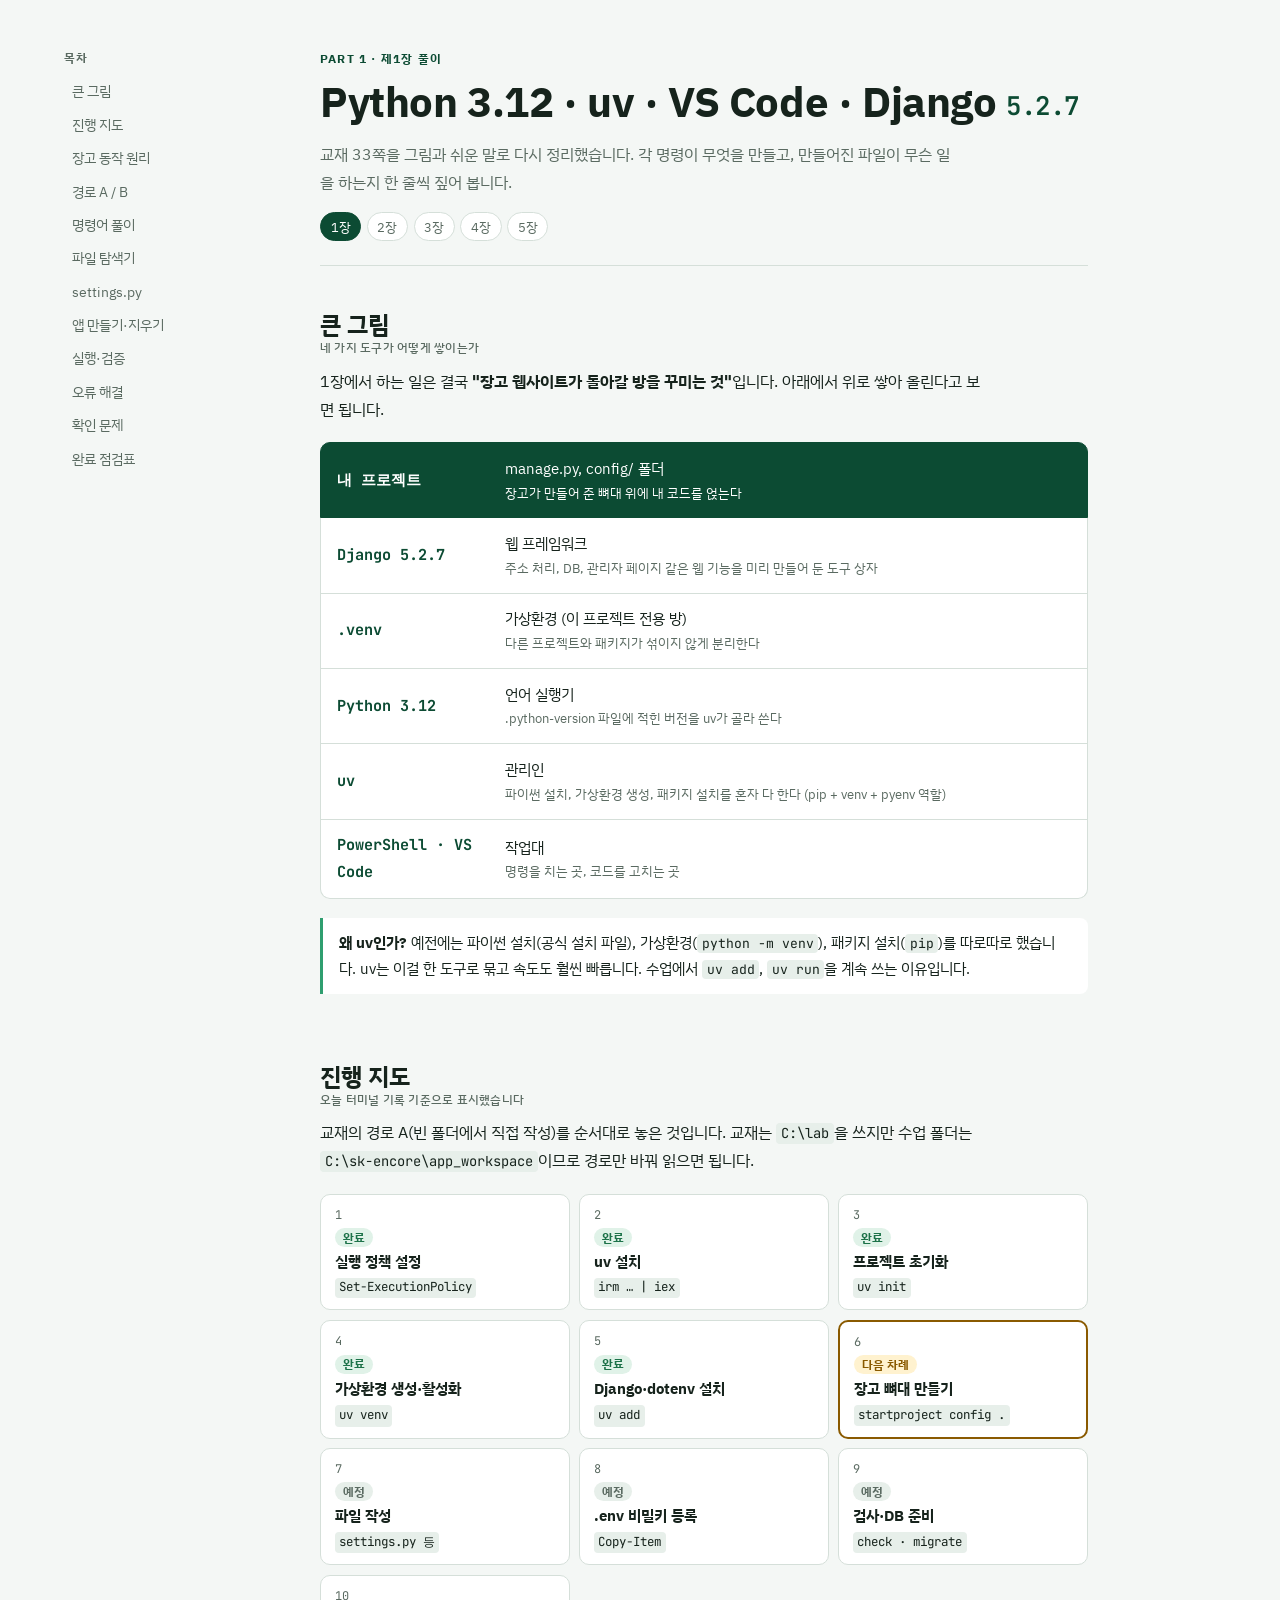
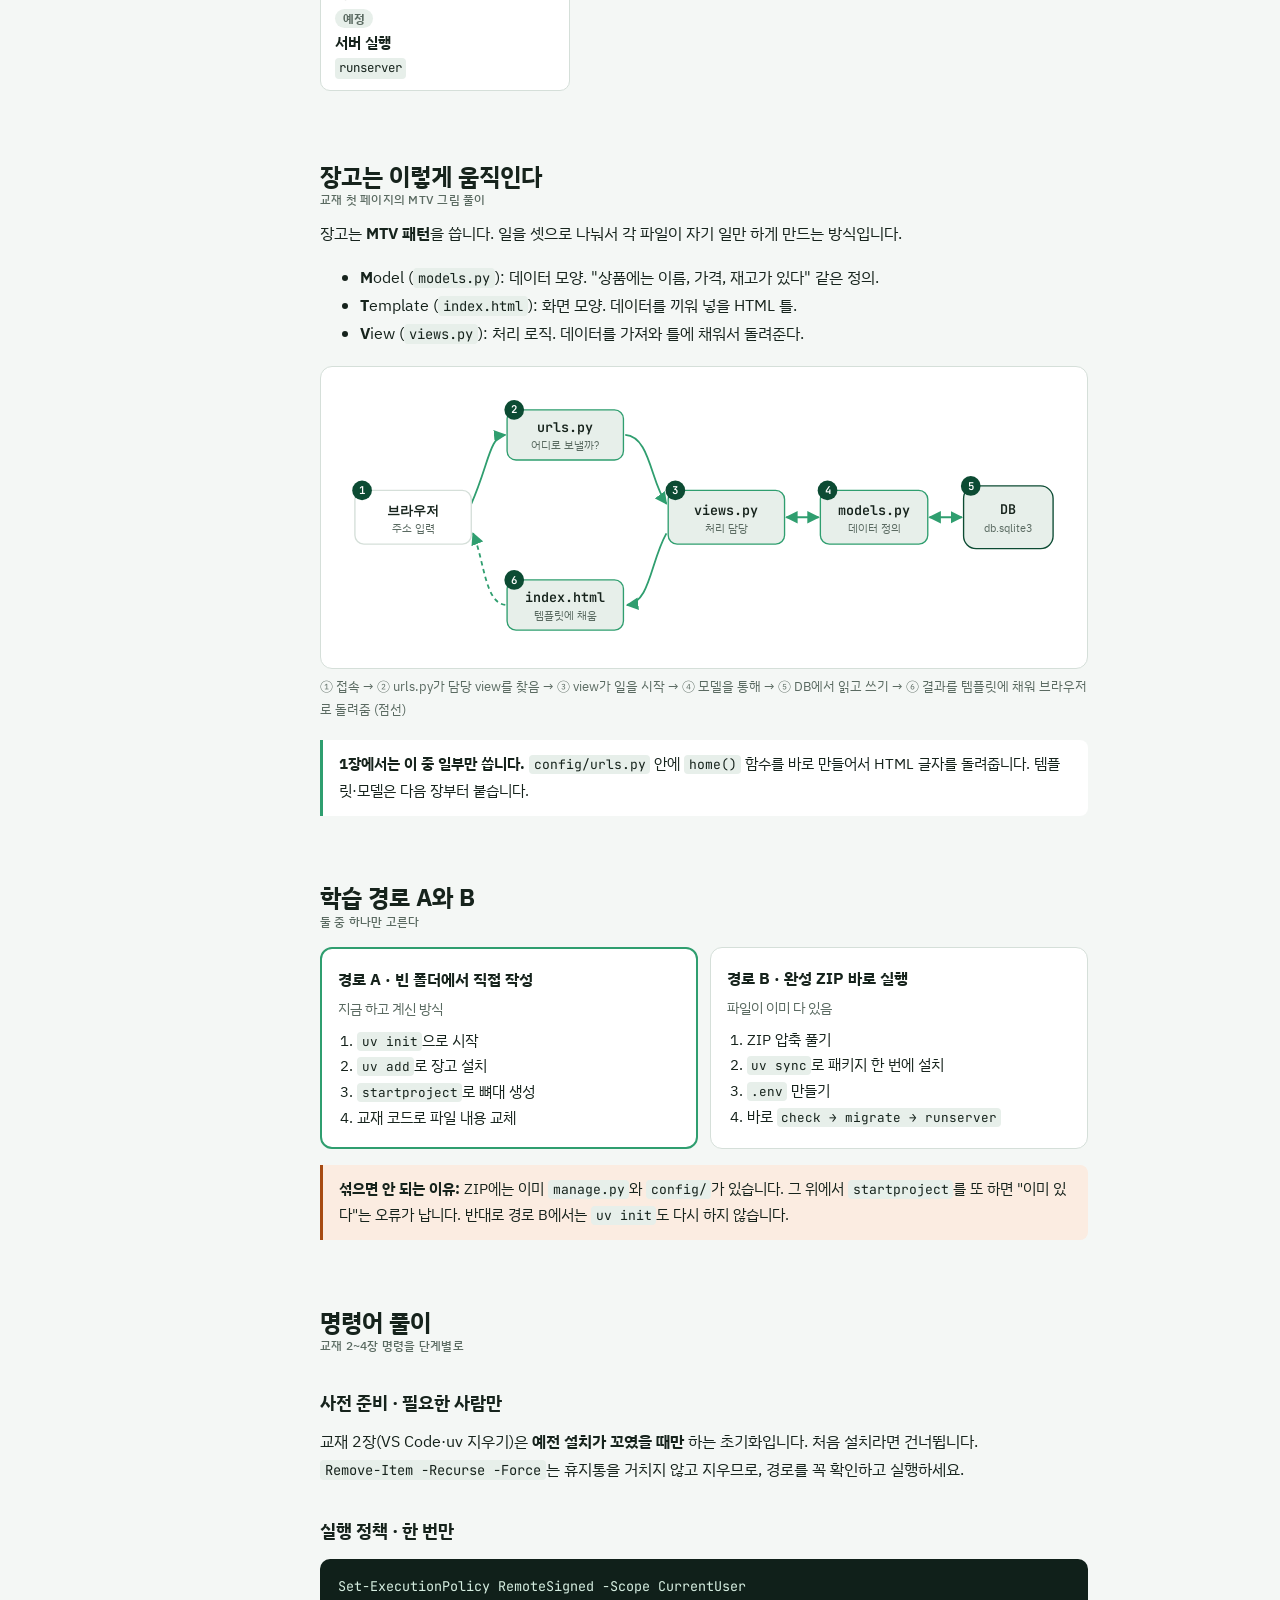
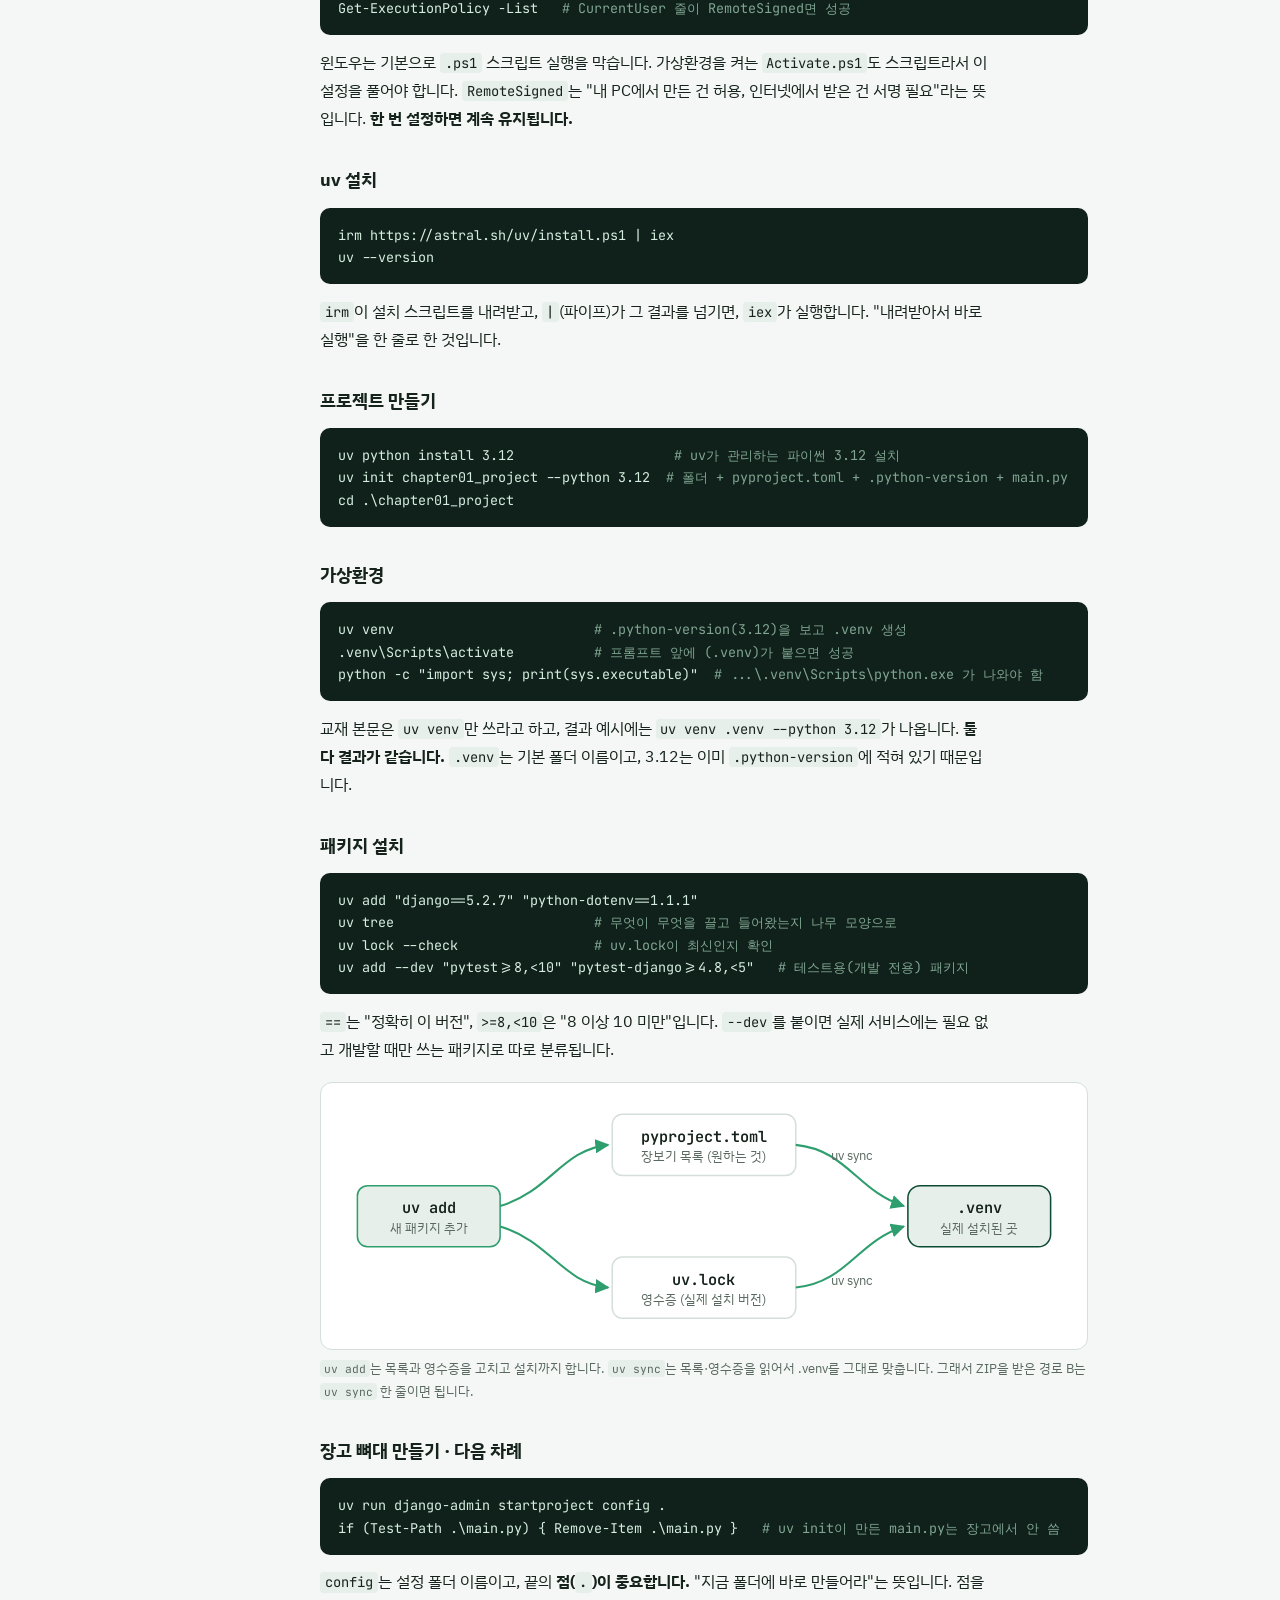
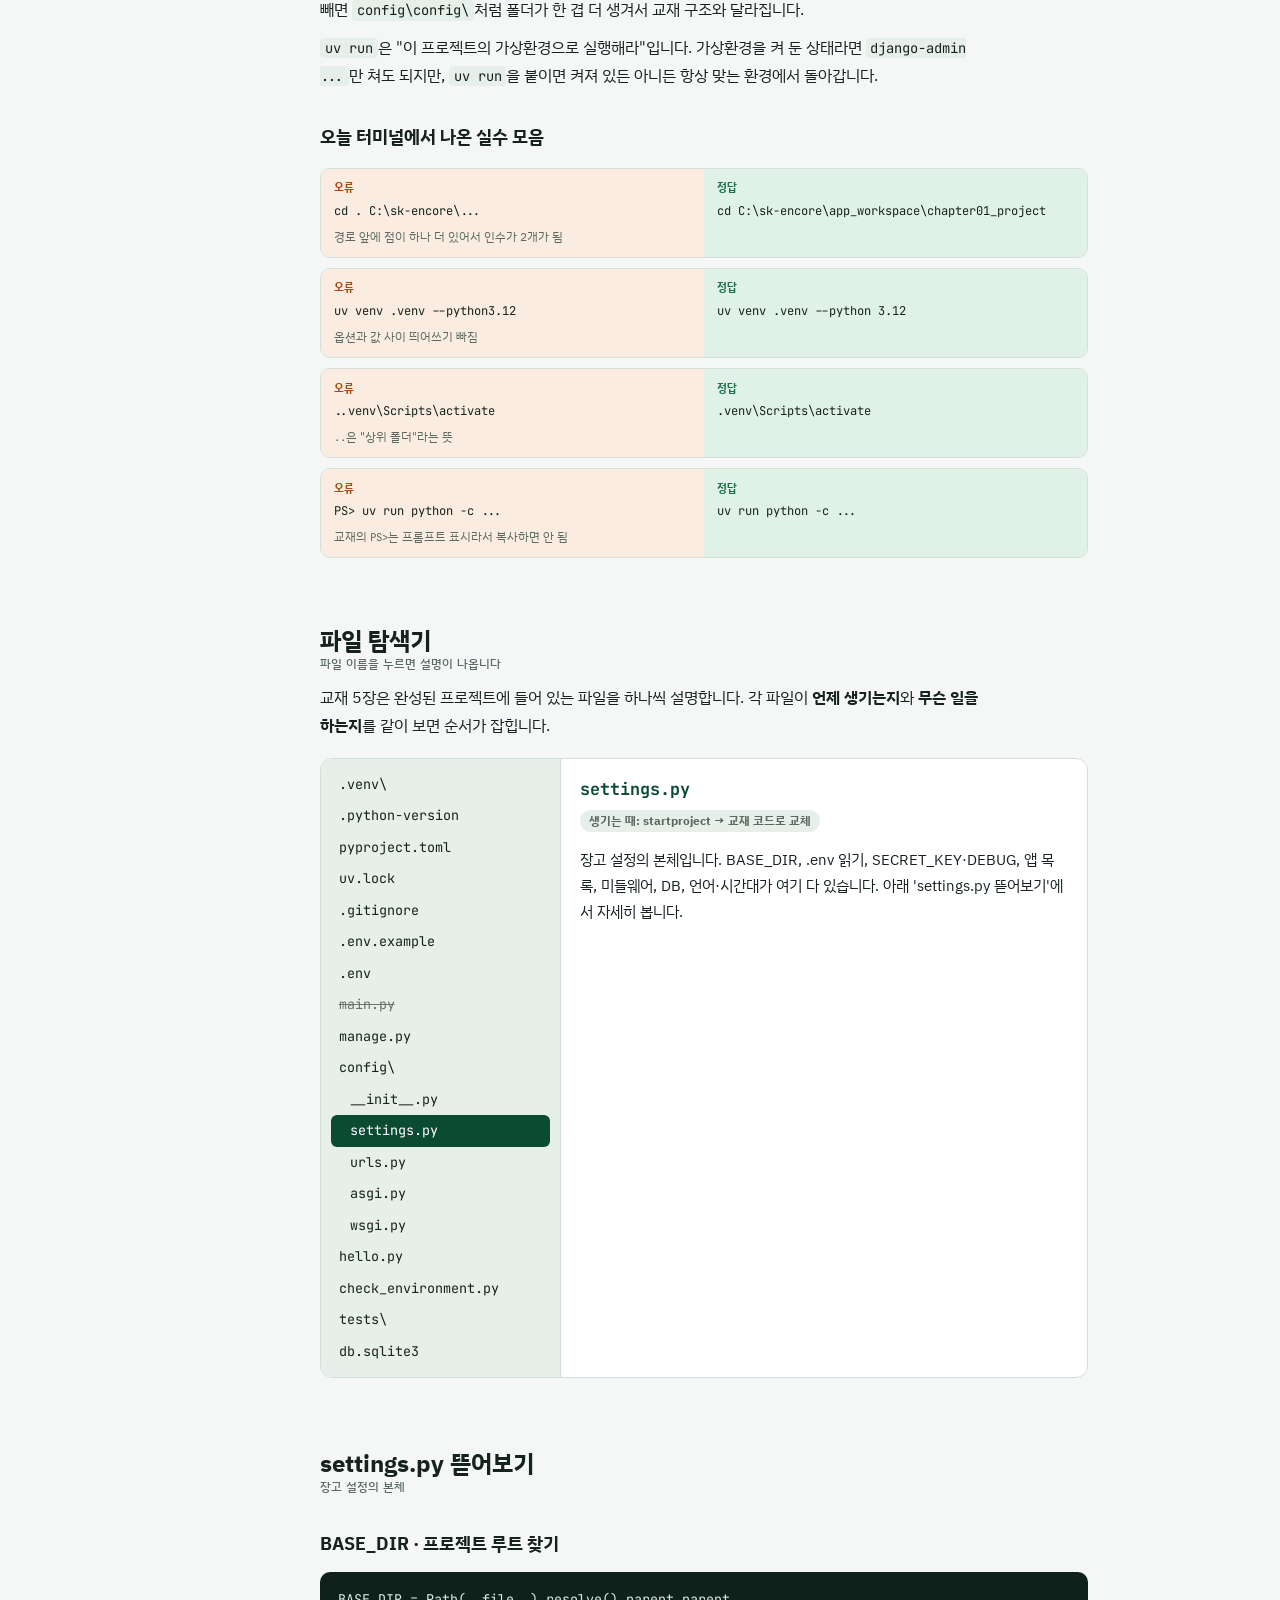
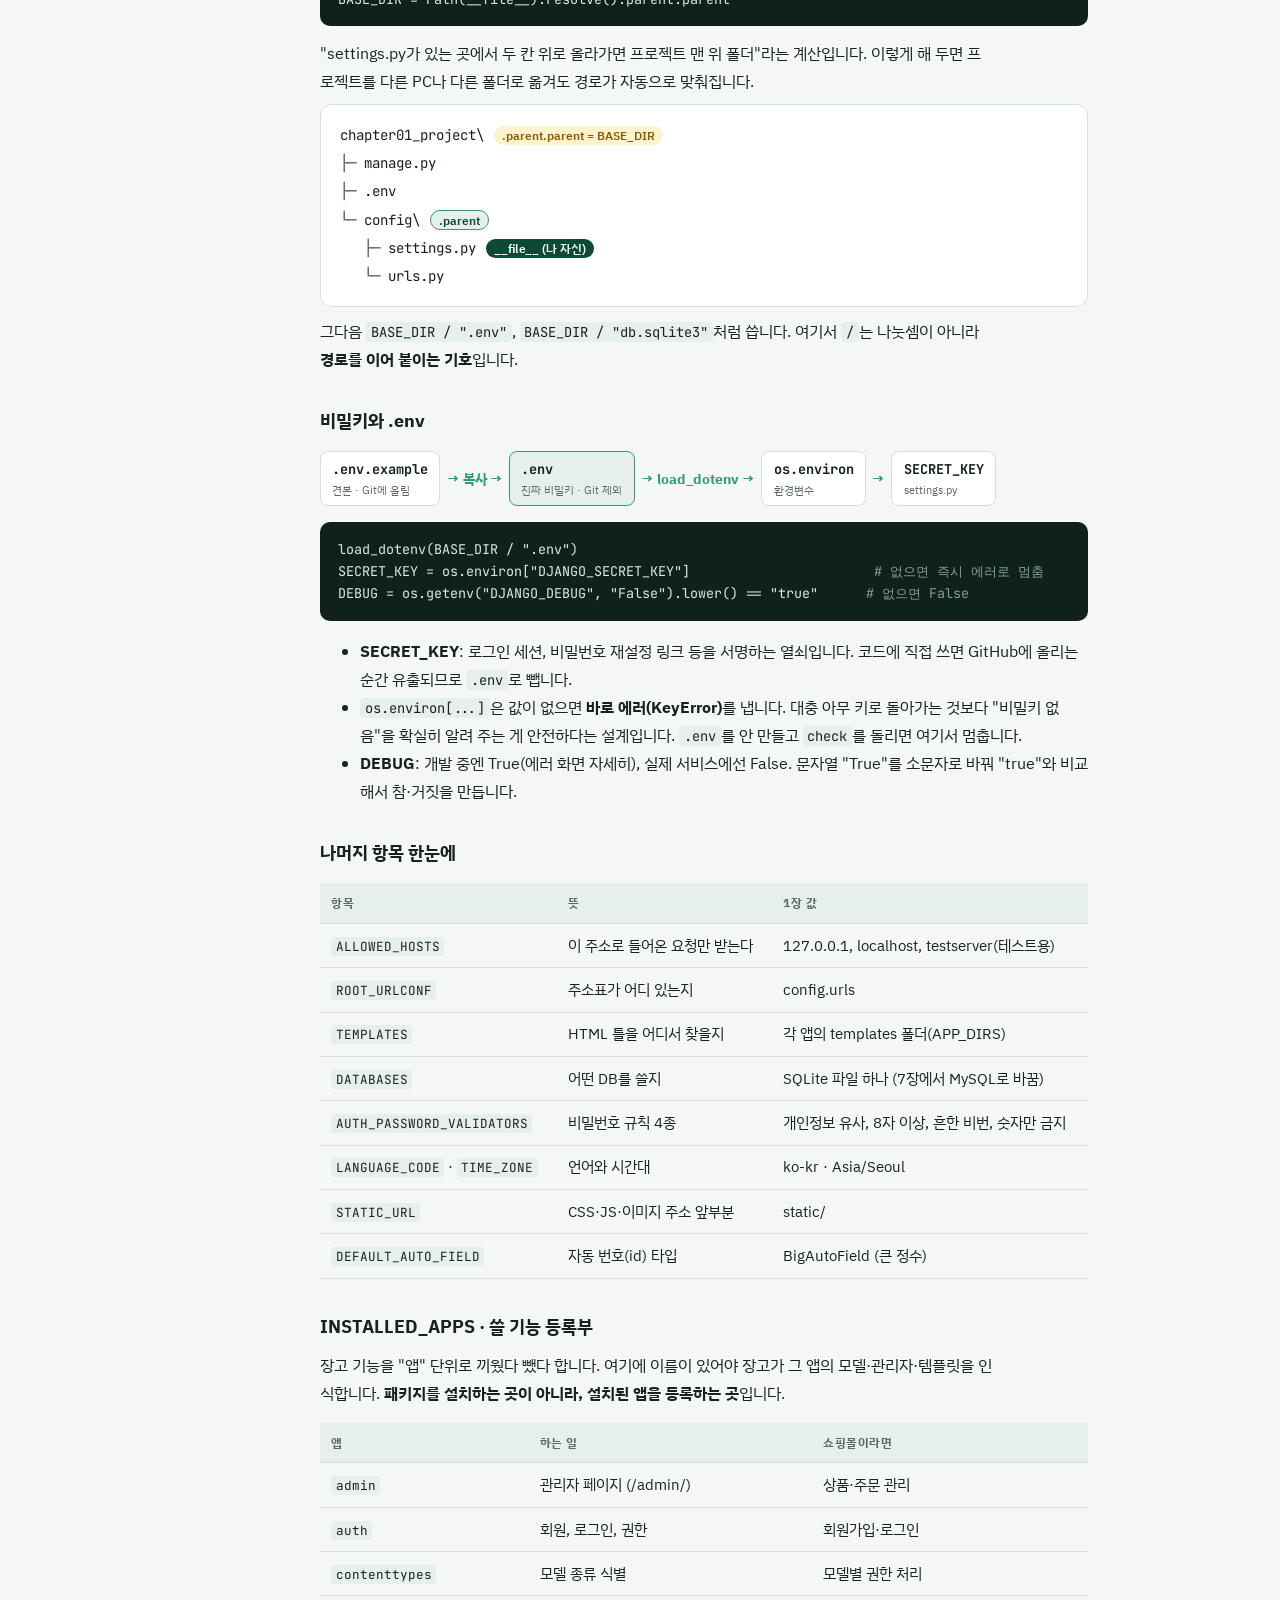
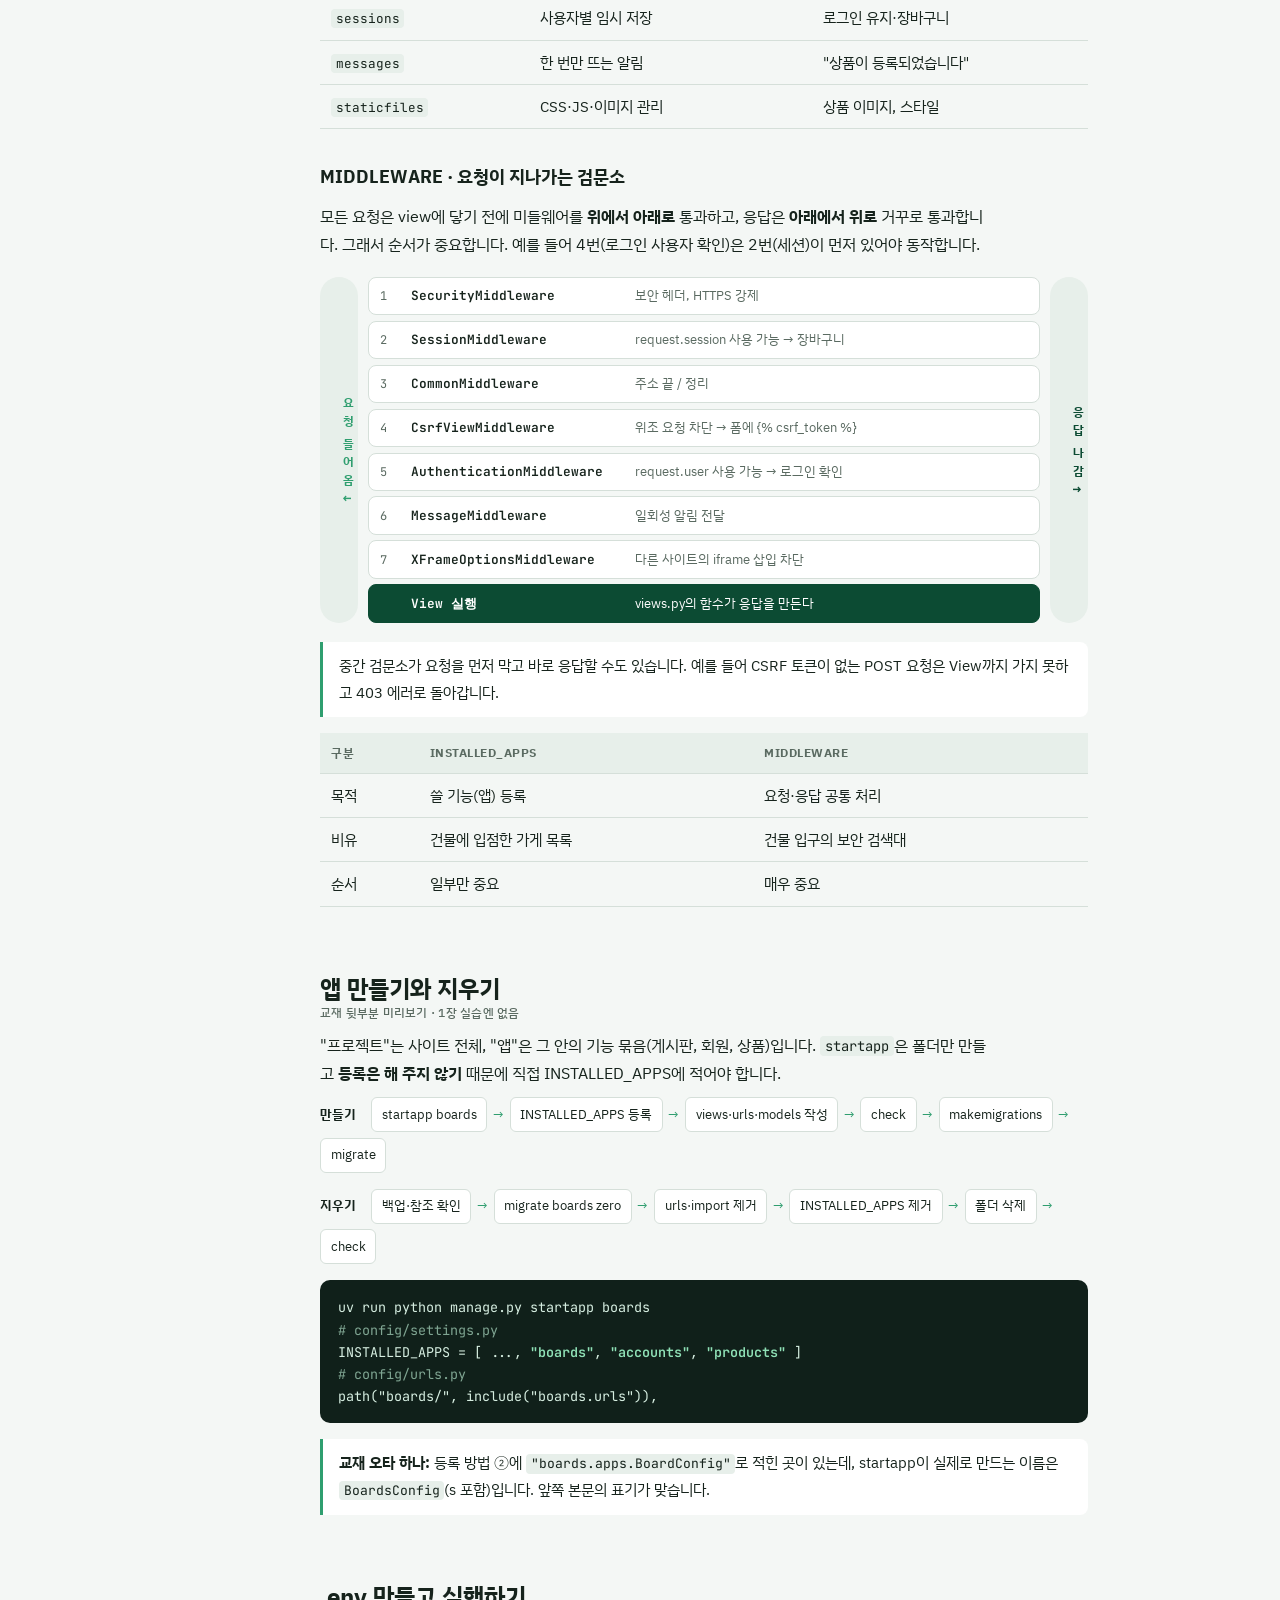
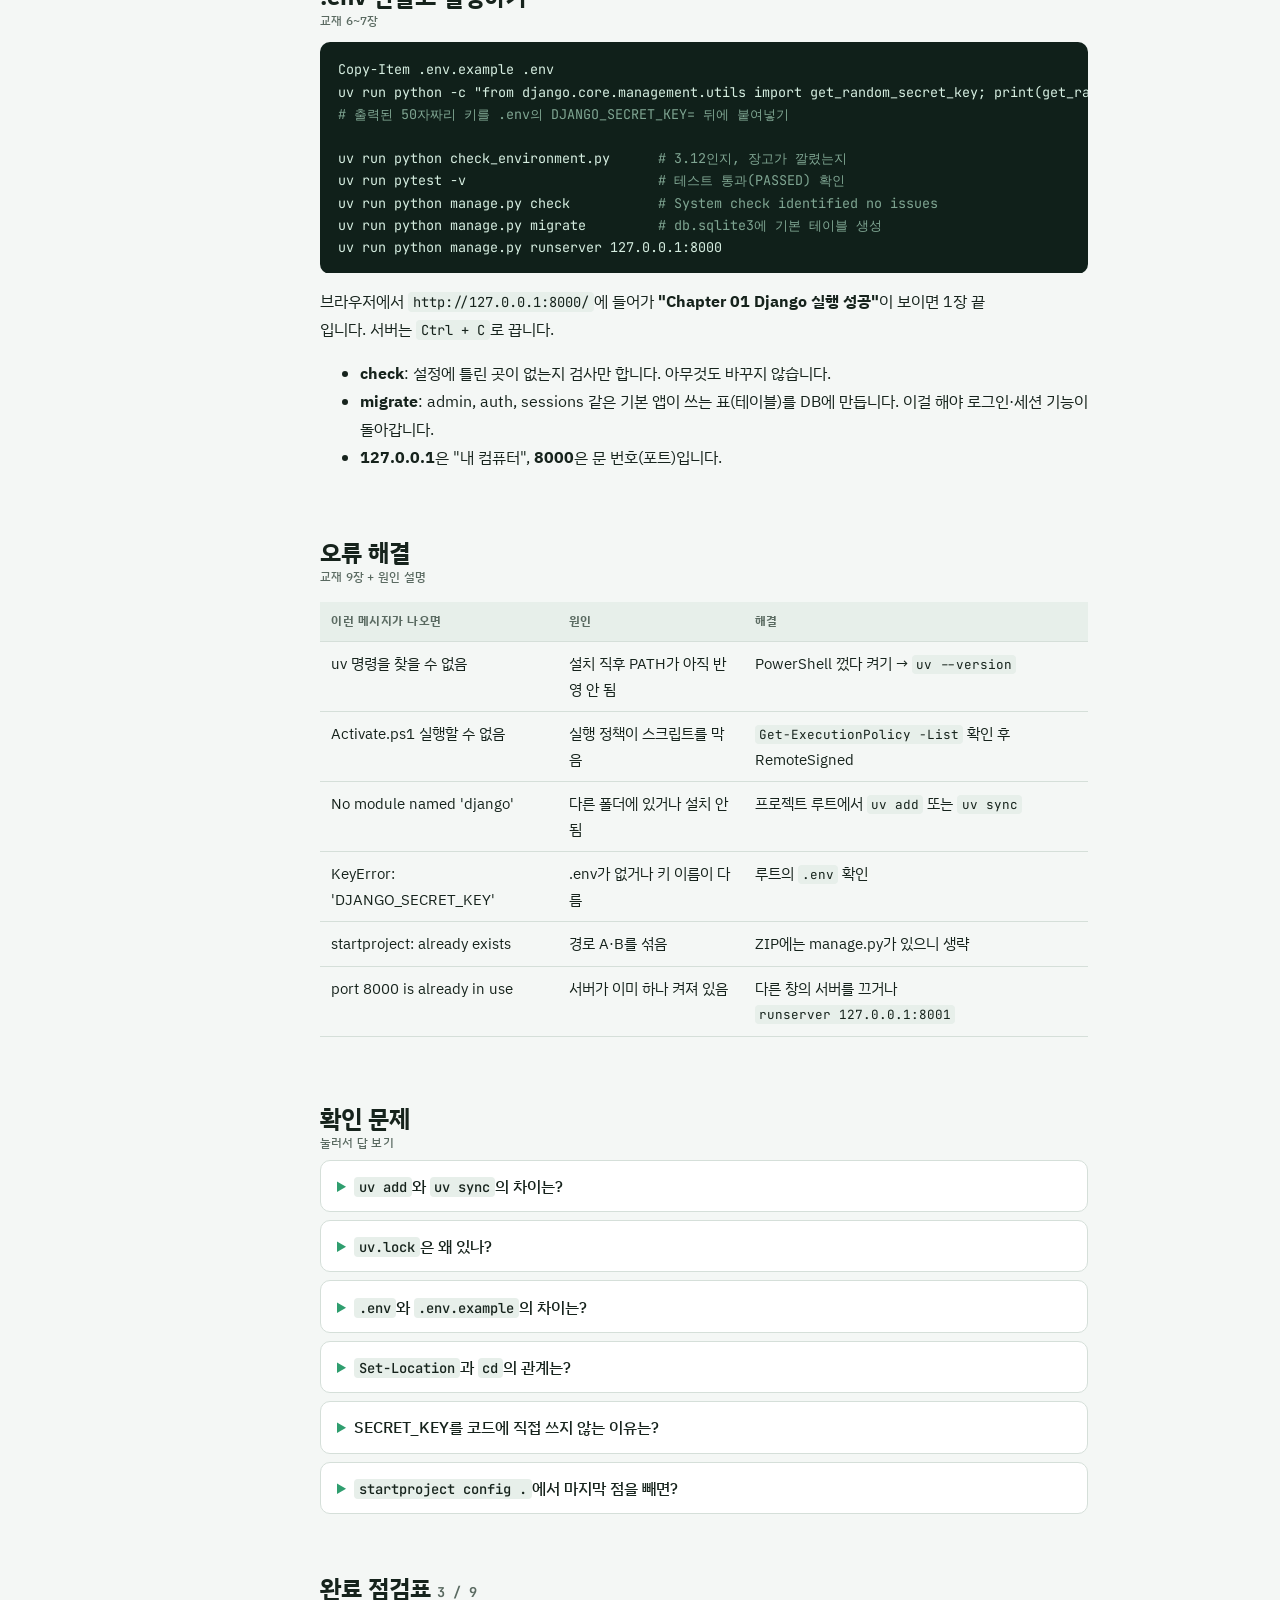
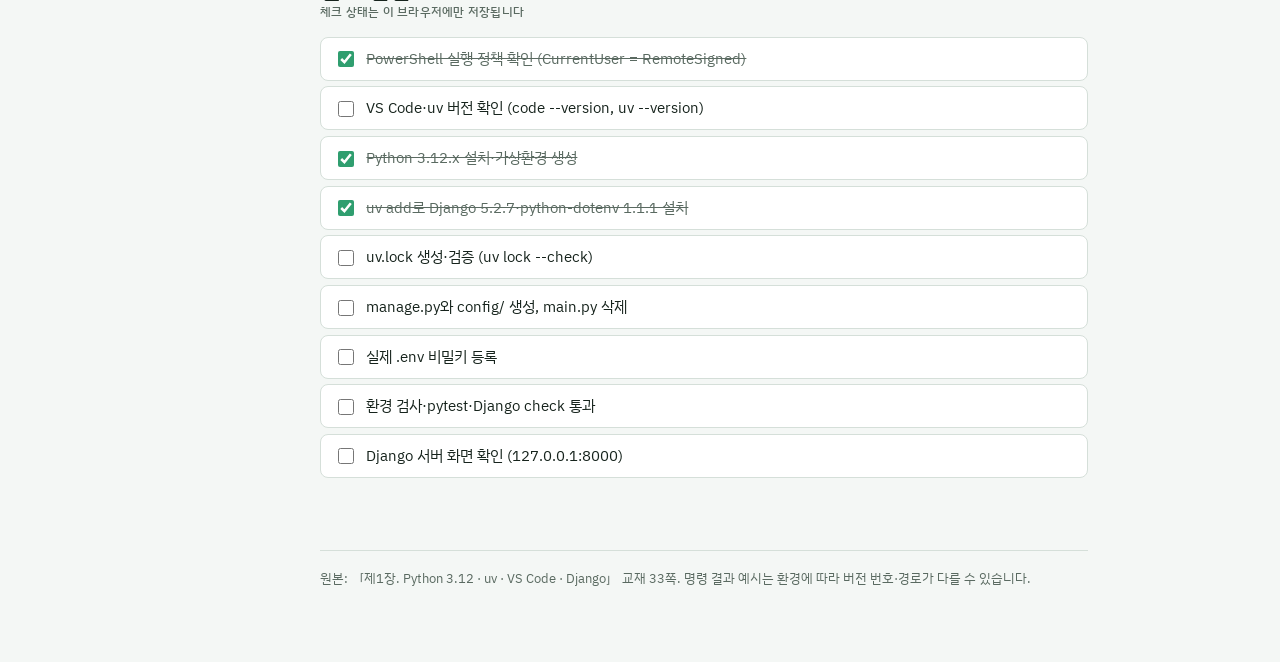
==== commit e7735469: "docs: 2~5장 HTML 풀이노트 추가 1장과 같은 디자인으로 그림, 파일 탐색기, 확인 문제, 점검표를 넣고 1~5장 사이 이동 링크를 달았다. 4장은 장바구니 체험판을 포함" ====
--- a/notes/chapter01-풀이노트.html
+++ b/notes/chapter01-풀이노트.html
@@ -198,6 +198,24 @@
 .count { font-family: var(--f-code); font-size: .85rem; color: var(--muted); }
 footer { margin-top: 3rem; font-size: .82rem; color: var(--muted); border-top: 1px solid var(--line); padding-top: 1rem; }
 @media (prefers-reduced-motion: no-preference) { html { scroll-behavior: smooth; } }
+/* 2~5장 공통 추가 */
+.chapnav { display: flex; flex-wrap: wrap; gap: .35rem; margin-top: 1rem; font-size: .8rem; }
+.chapnav a { color: var(--muted); text-decoration: none; border: 1px solid var(--line); background: var(--surface); padding: .15rem .6rem; border-radius: 99px; }
+.chapnav a[aria-current="page"] { background: var(--accent); color: var(--on-accent); border-color: var(--accent); }
+.chapnav a:hover, .chapnav a:focus-visible { border-color: var(--accent-2); outline: none; }
+.out { font-family: var(--f-code); font-size: .82rem; background: var(--surface); border: 1px dashed var(--line); border-radius: 8px; padding: .6rem .8rem; white-space: pre-wrap; margin: .5rem 0; }
+.out b { color: var(--ok); font-weight: 600; }
+.grid2 { display: grid; grid-template-columns: repeat(2, minmax(0, 1fr)); gap: .8rem; margin: 1rem 0; }
+.grid2 > div { background: var(--surface); border: 1px solid var(--line); border-radius: 12px; padding: .9rem 1rem; min-width: 0; font-size: .92rem; }
+.grid2 h4 { margin: 0 0 .3rem; font-size: .98rem; }
+.grid2 pre { margin: .5rem 0 0; }
+@media (max-width: 600px) { .grid2 { grid-template-columns: minmax(0, 1fr); } }
+.cols3 { display: grid; grid-template-columns: repeat(3, minmax(0, 1fr)); gap: .6rem; margin: 1rem 0; }
+.cols3 > div { background: var(--surface); border: 1px solid var(--line); border-radius: 10px; padding: .8rem; text-align: center; font-size: .88rem; }
+.cols3 .bar { display: grid; gap: 4px; margin: .6rem auto 0; max-width: 9rem; }
+.cols3 .bar i { display: block; height: 22px; border-radius: 4px; background: var(--tint); border: 1px solid var(--accent-2); }
+@media (max-width: 520px) { .cols3 { grid-template-columns: minmax(0, 1fr); } }
+
 </style>
 
 <div class="wrap">
@@ -224,6 +242,7 @@
   <p class="eyebrow">PART 1 · 제1장 풀이</p>
   <h1>Python 3.12 · uv · VS Code · Django <span class="v">5.2.7</span></h1>
   <p class="lede">교재 33쪽을 그림과 쉬운 말로 다시 정리했습니다. 각 명령이 무엇을 만들고, 만들어진 파일이 무슨 일을 하는지 한 줄씩 짚어 봅니다.</p>
+  <div class="chapnav"><a href="chapter01-풀이노트.html" aria-current="page">1장</a><a href="chapter02-풀이노트.html">2장</a><a href="chapter03-풀이노트.html">3장</a><a href="chapter04-풀이노트.html">4장</a><a href="chapter05-풀이노트.html">5장</a></div>
 </header>
 
 <!-- 1 -->
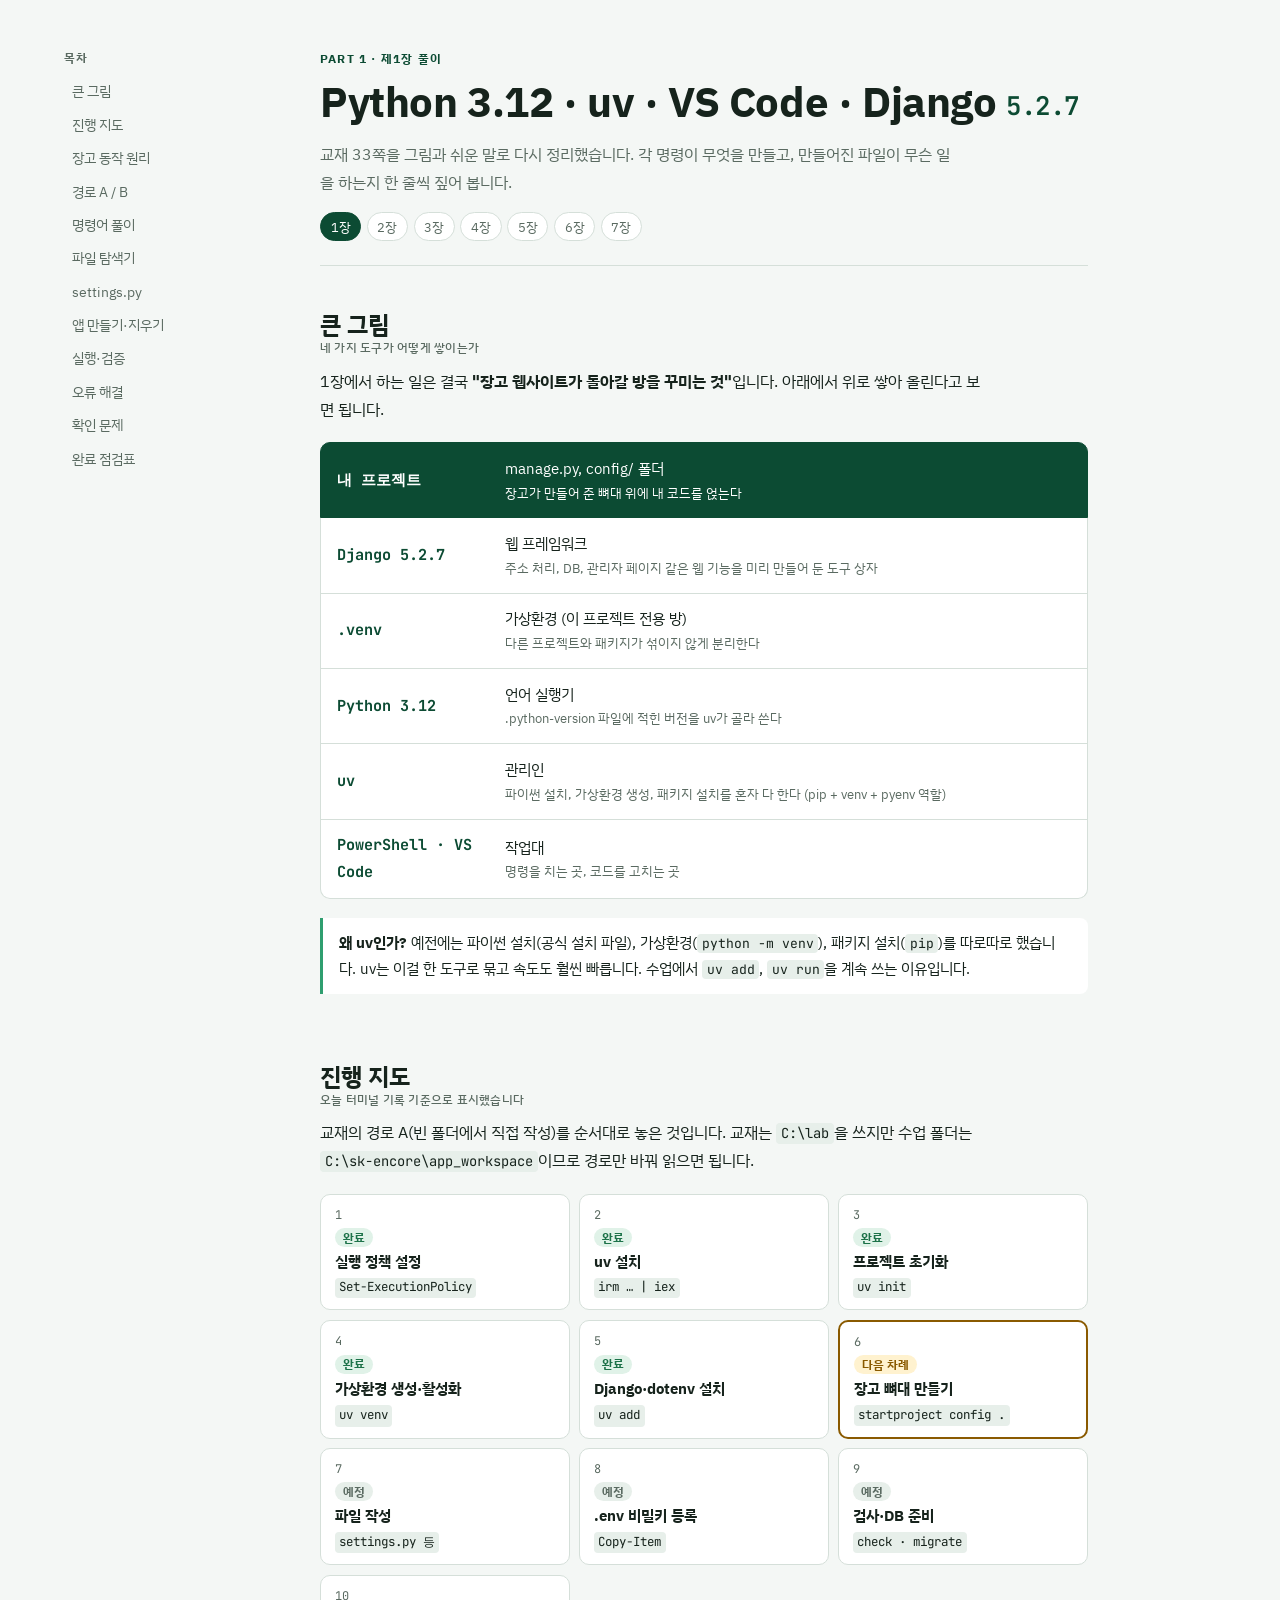
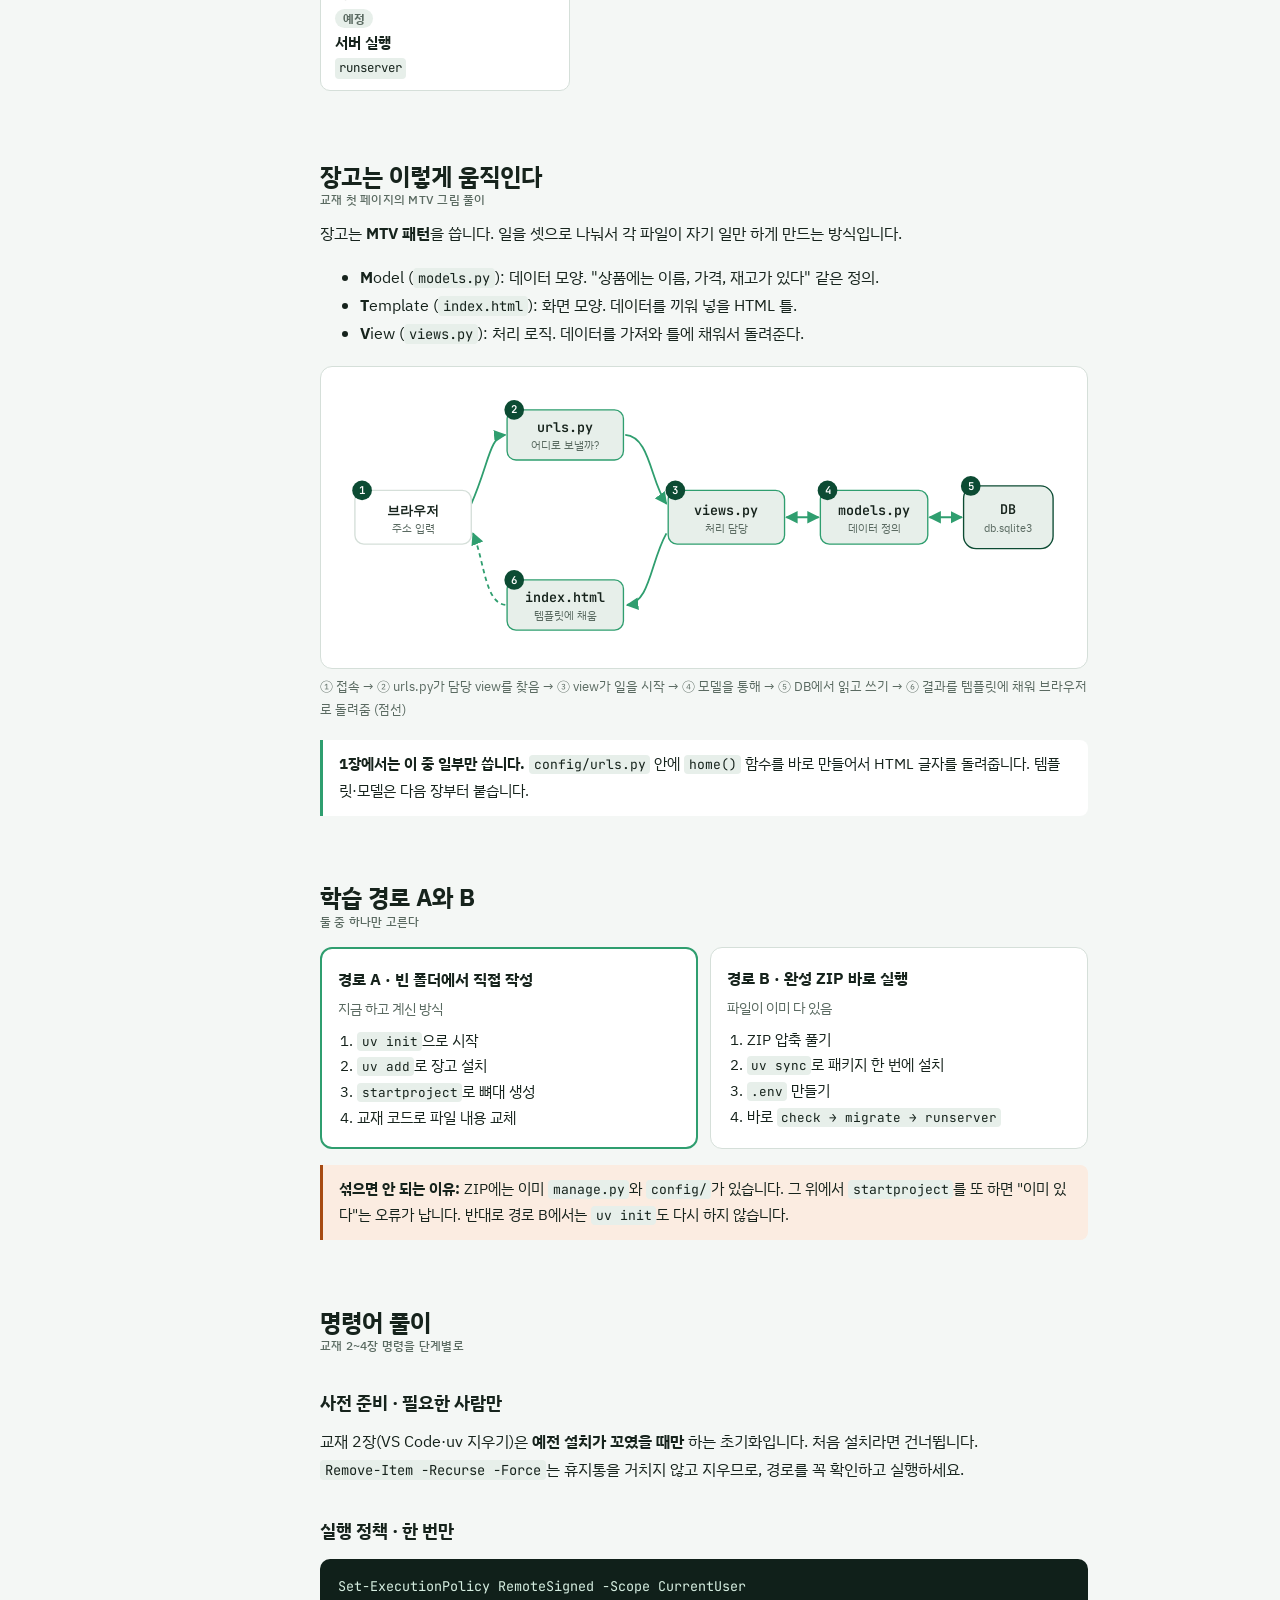
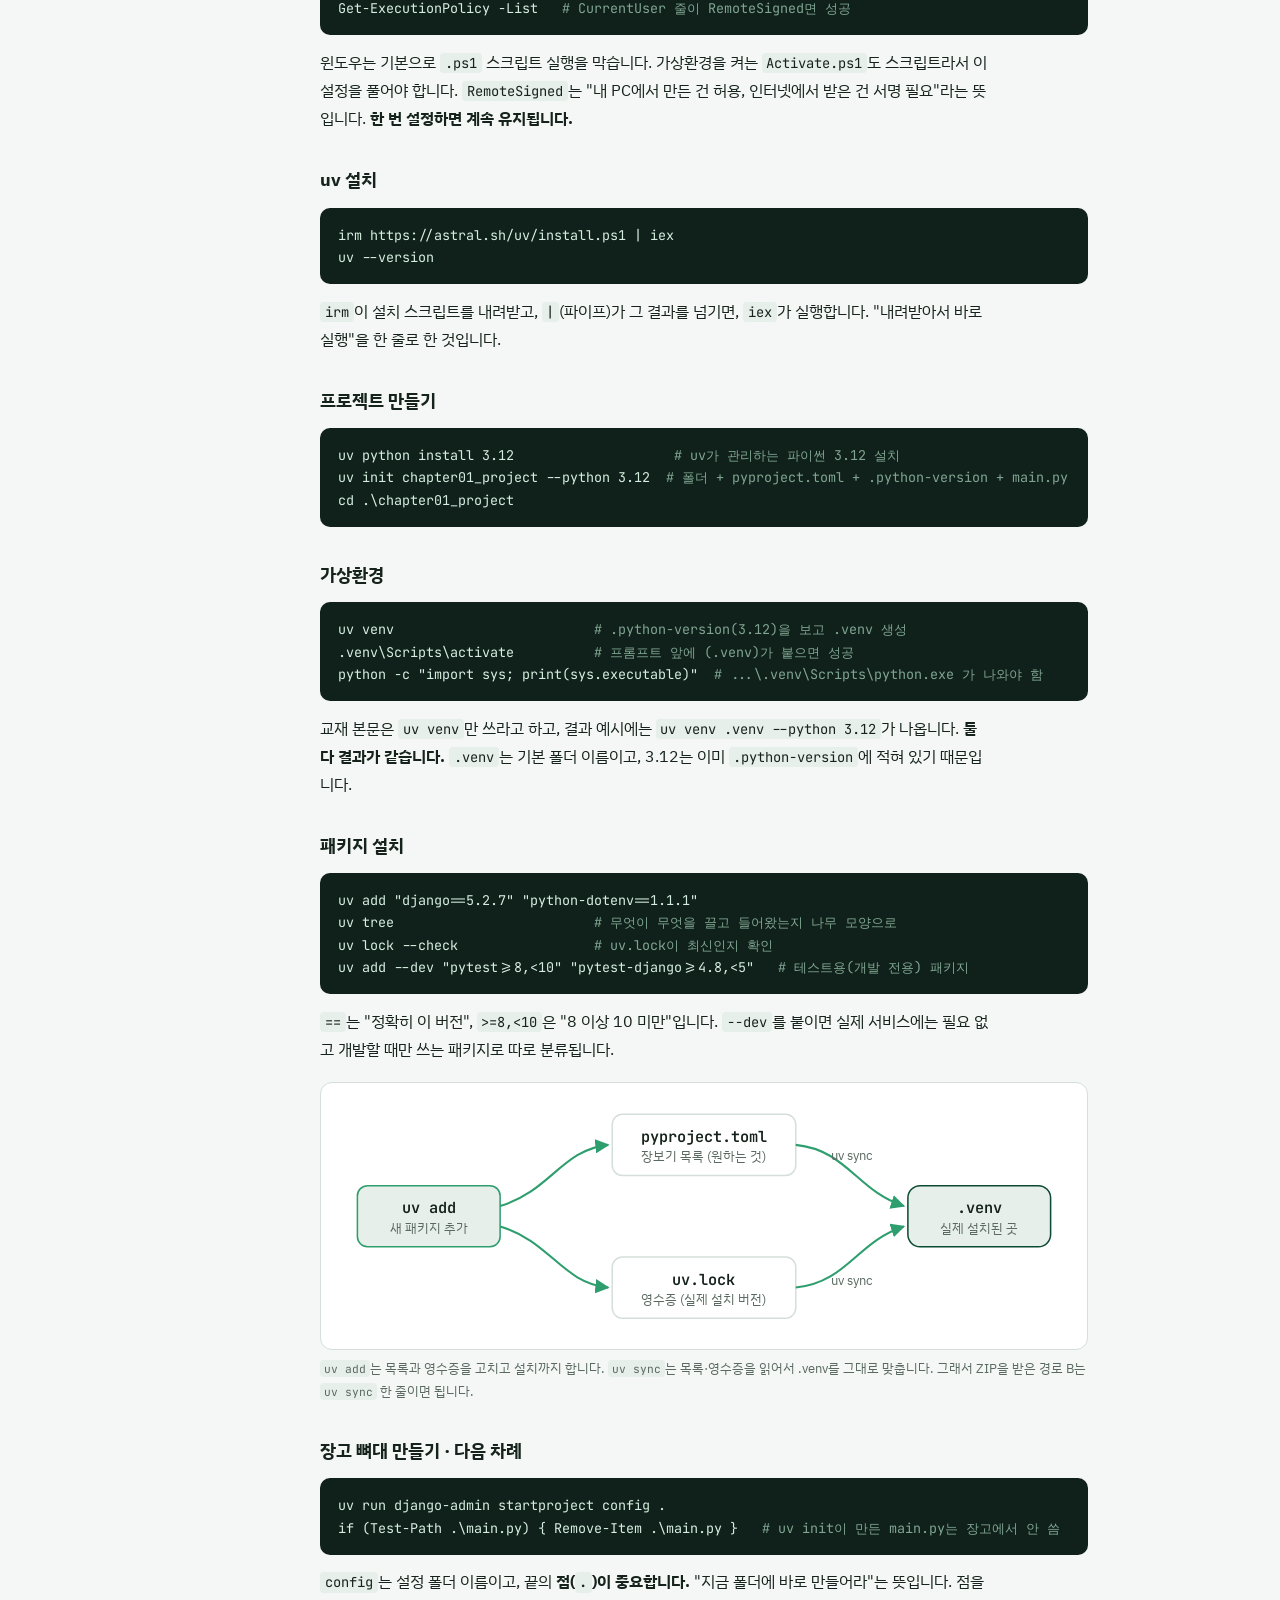
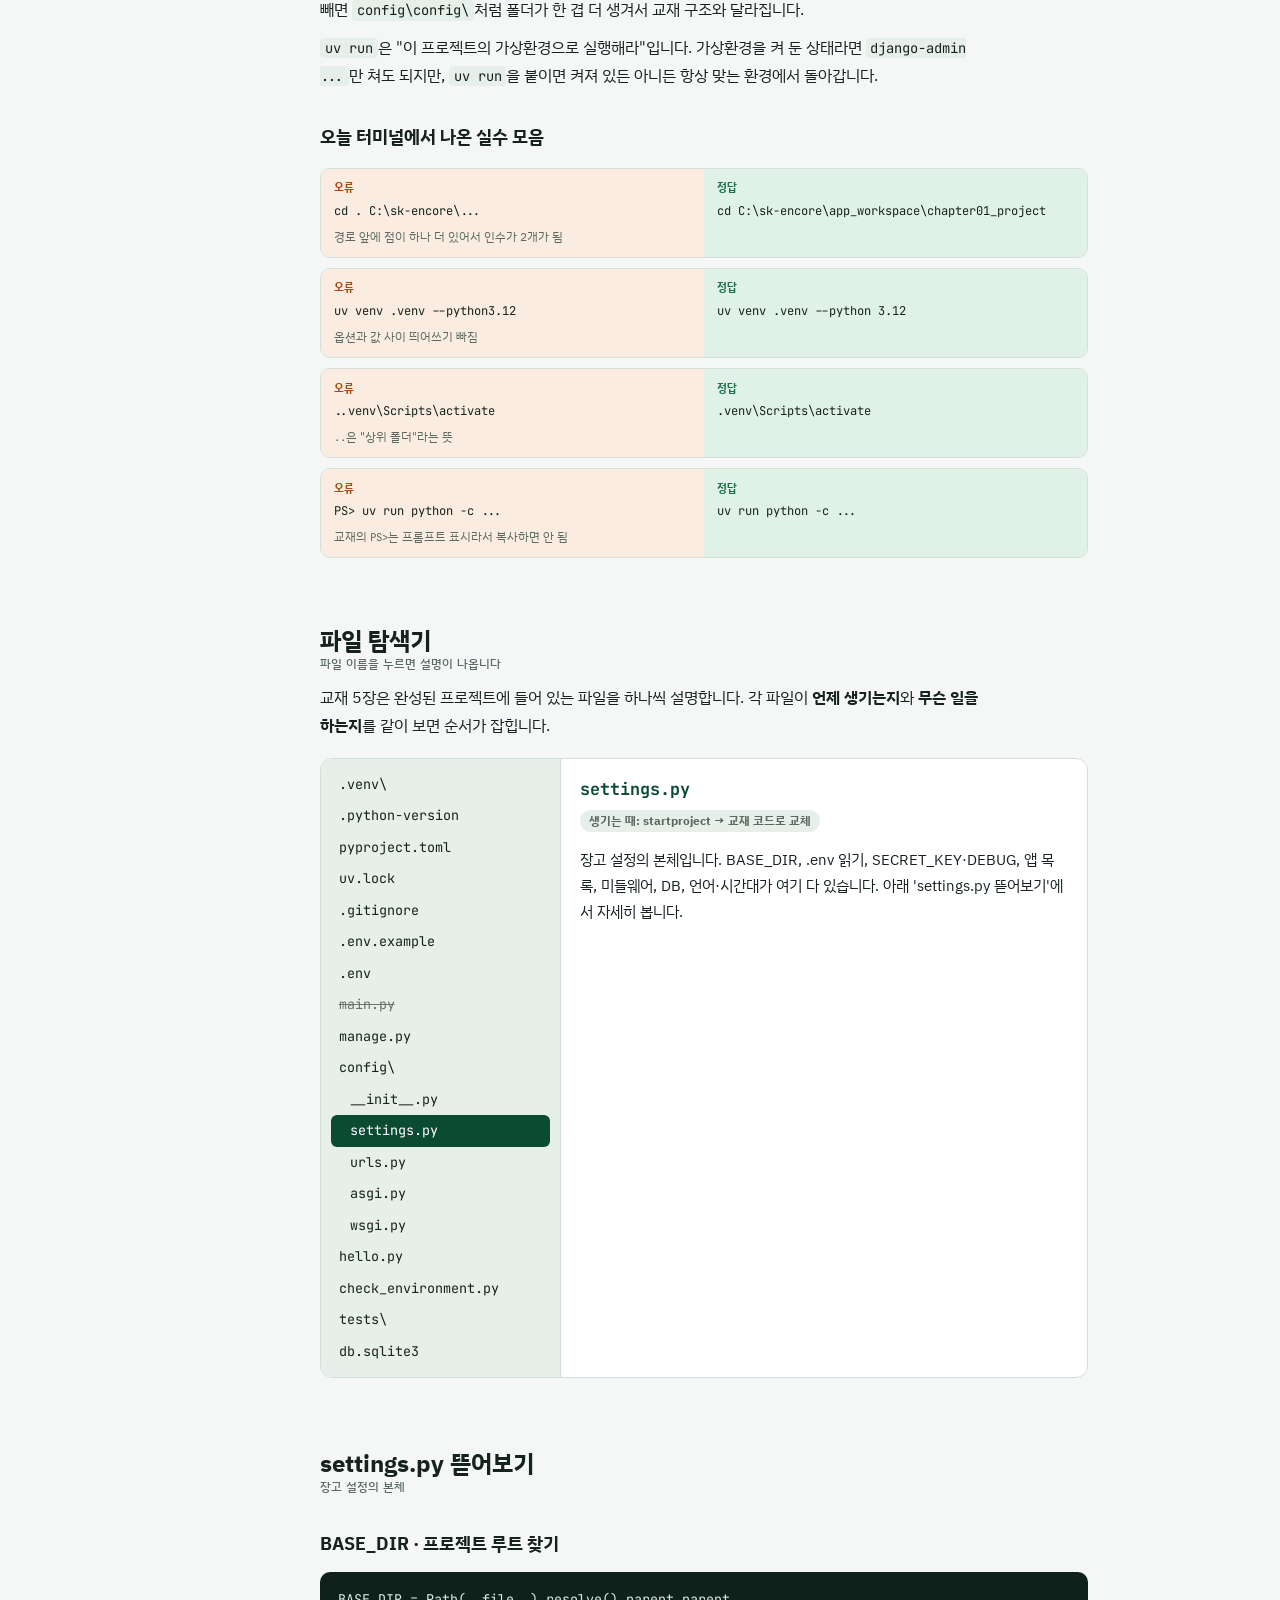
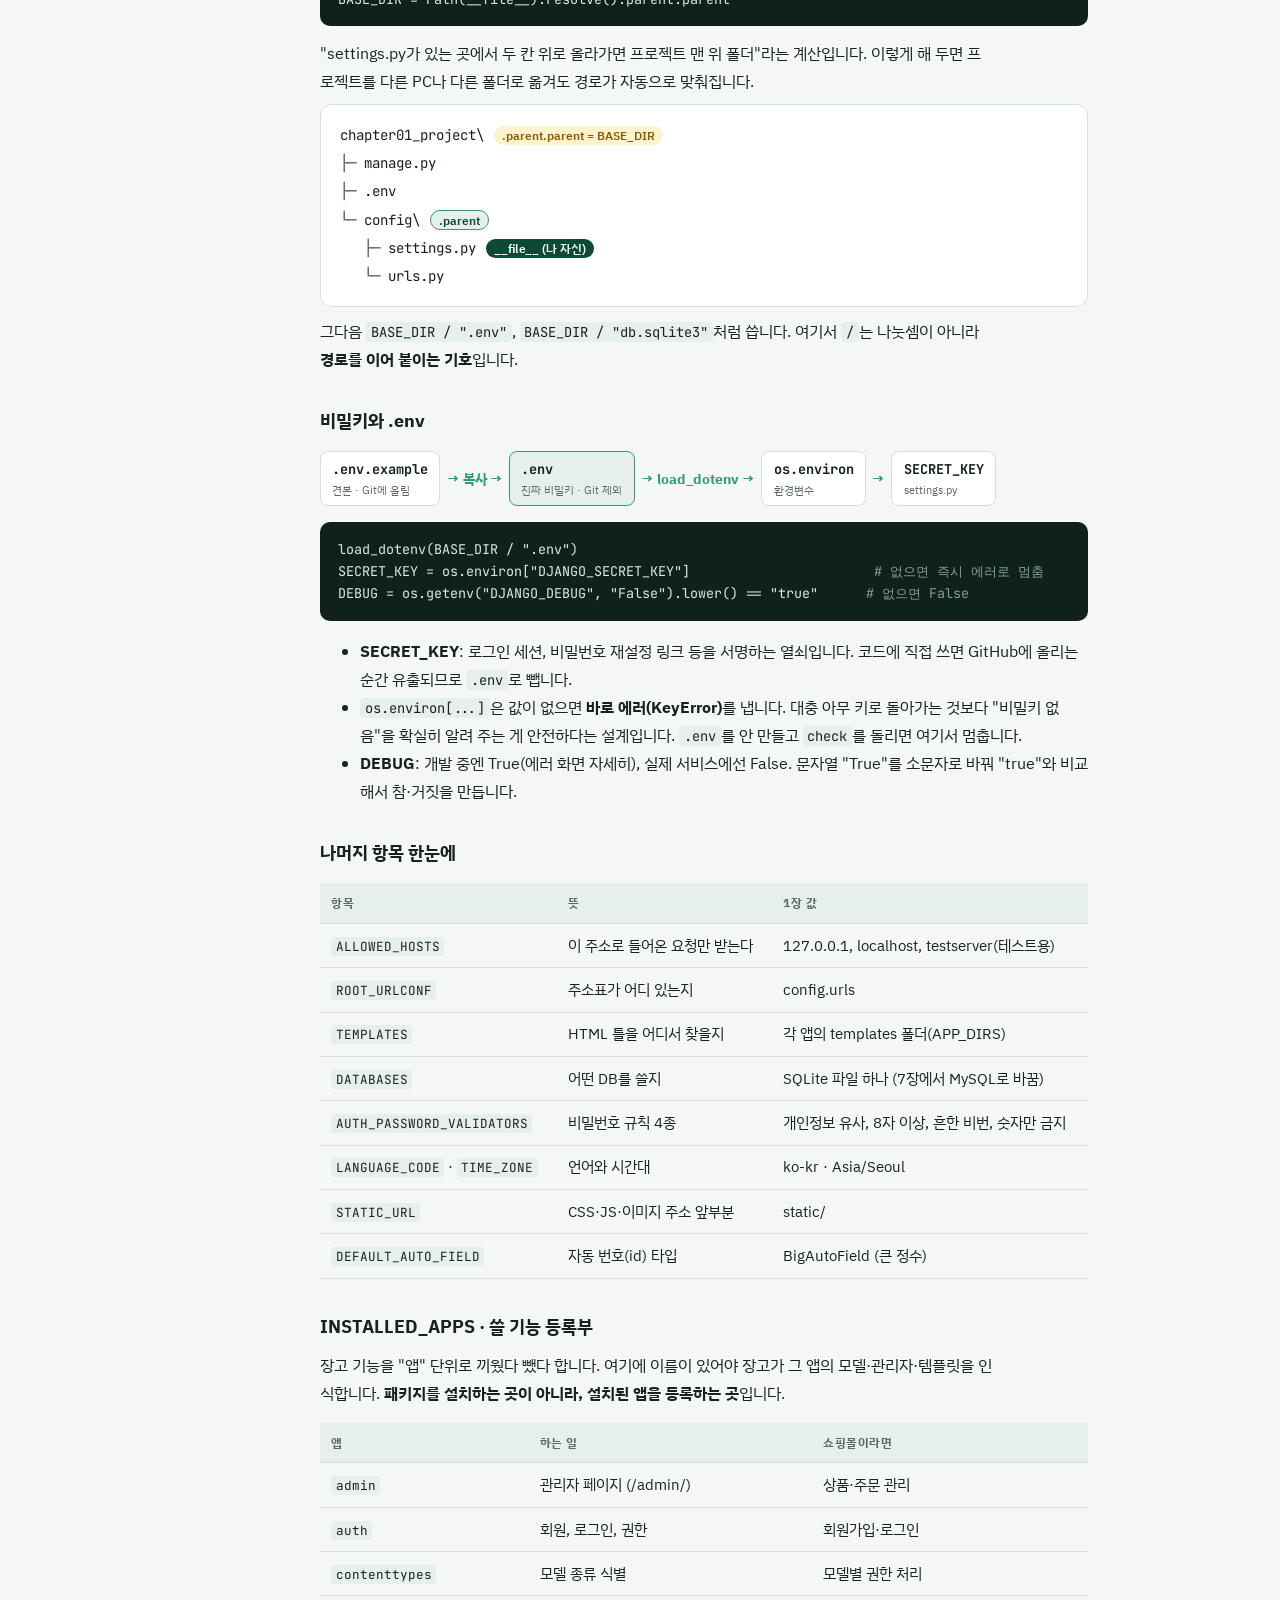
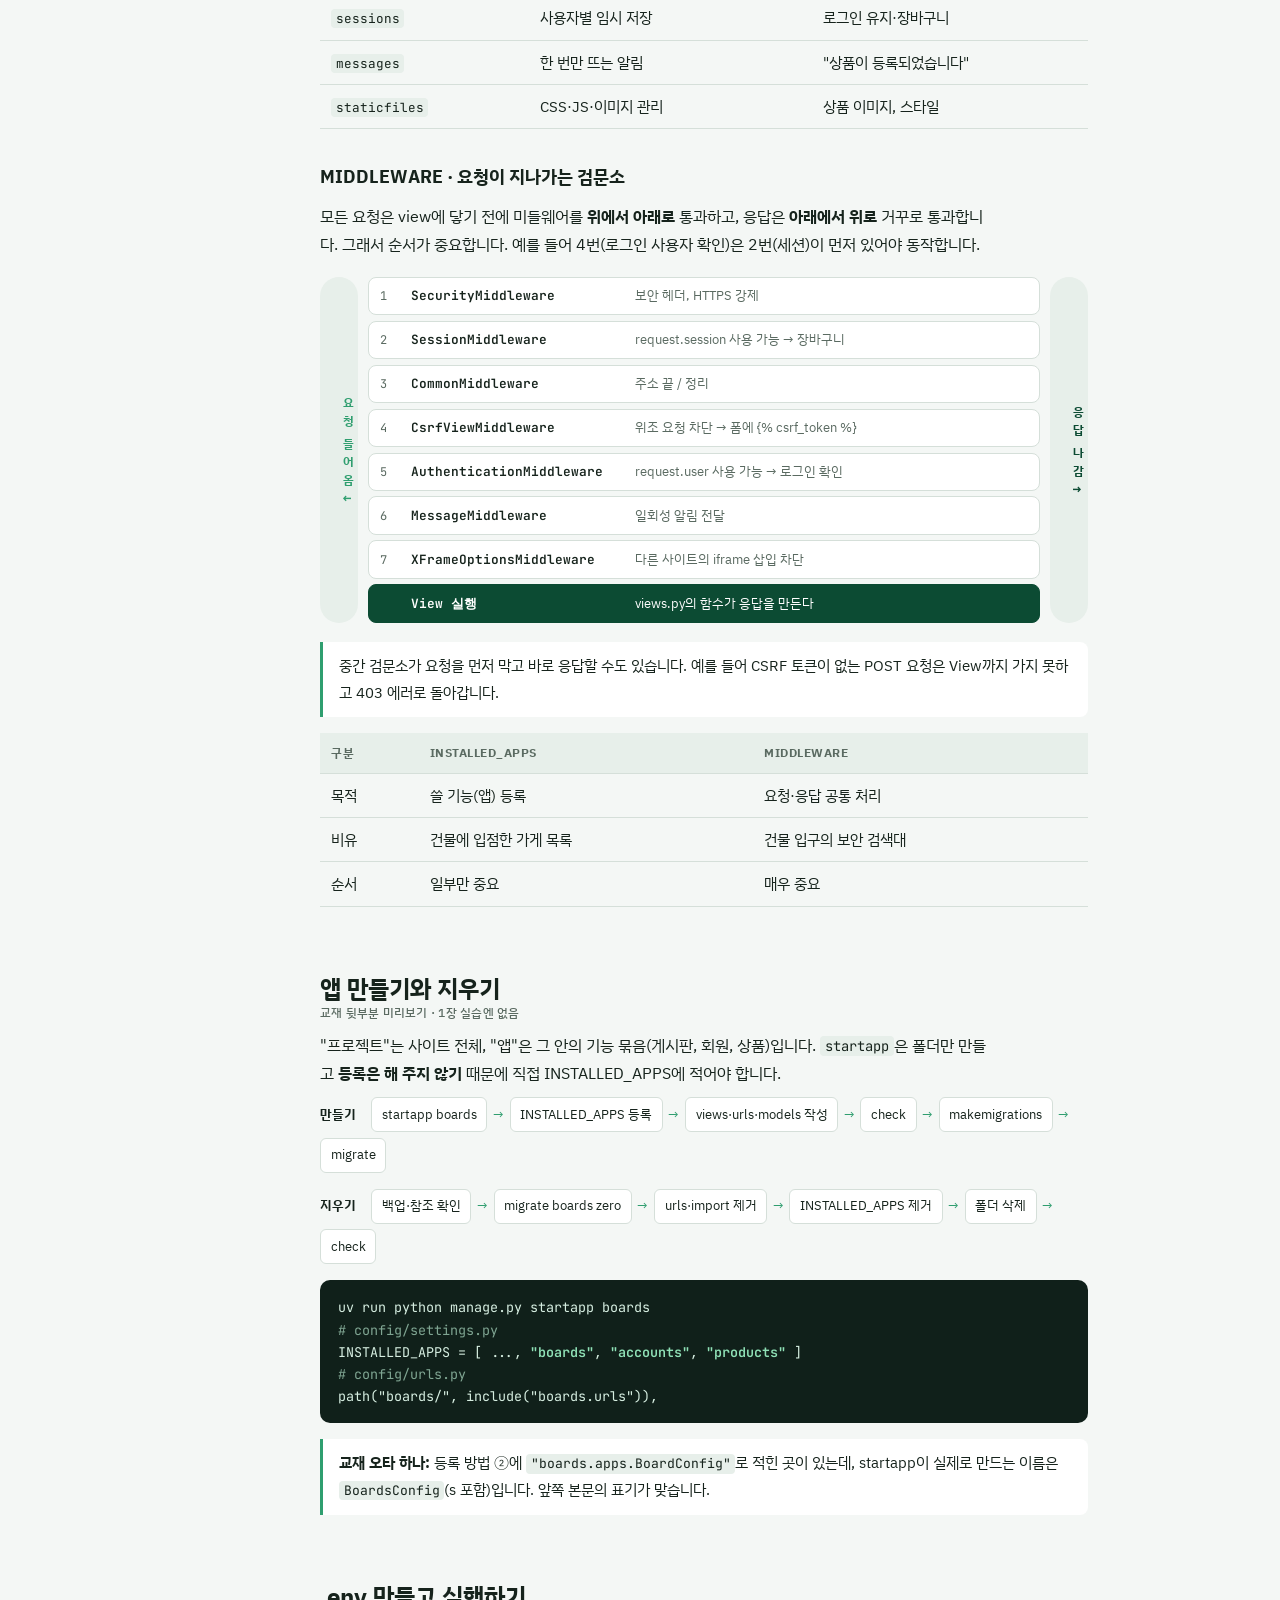
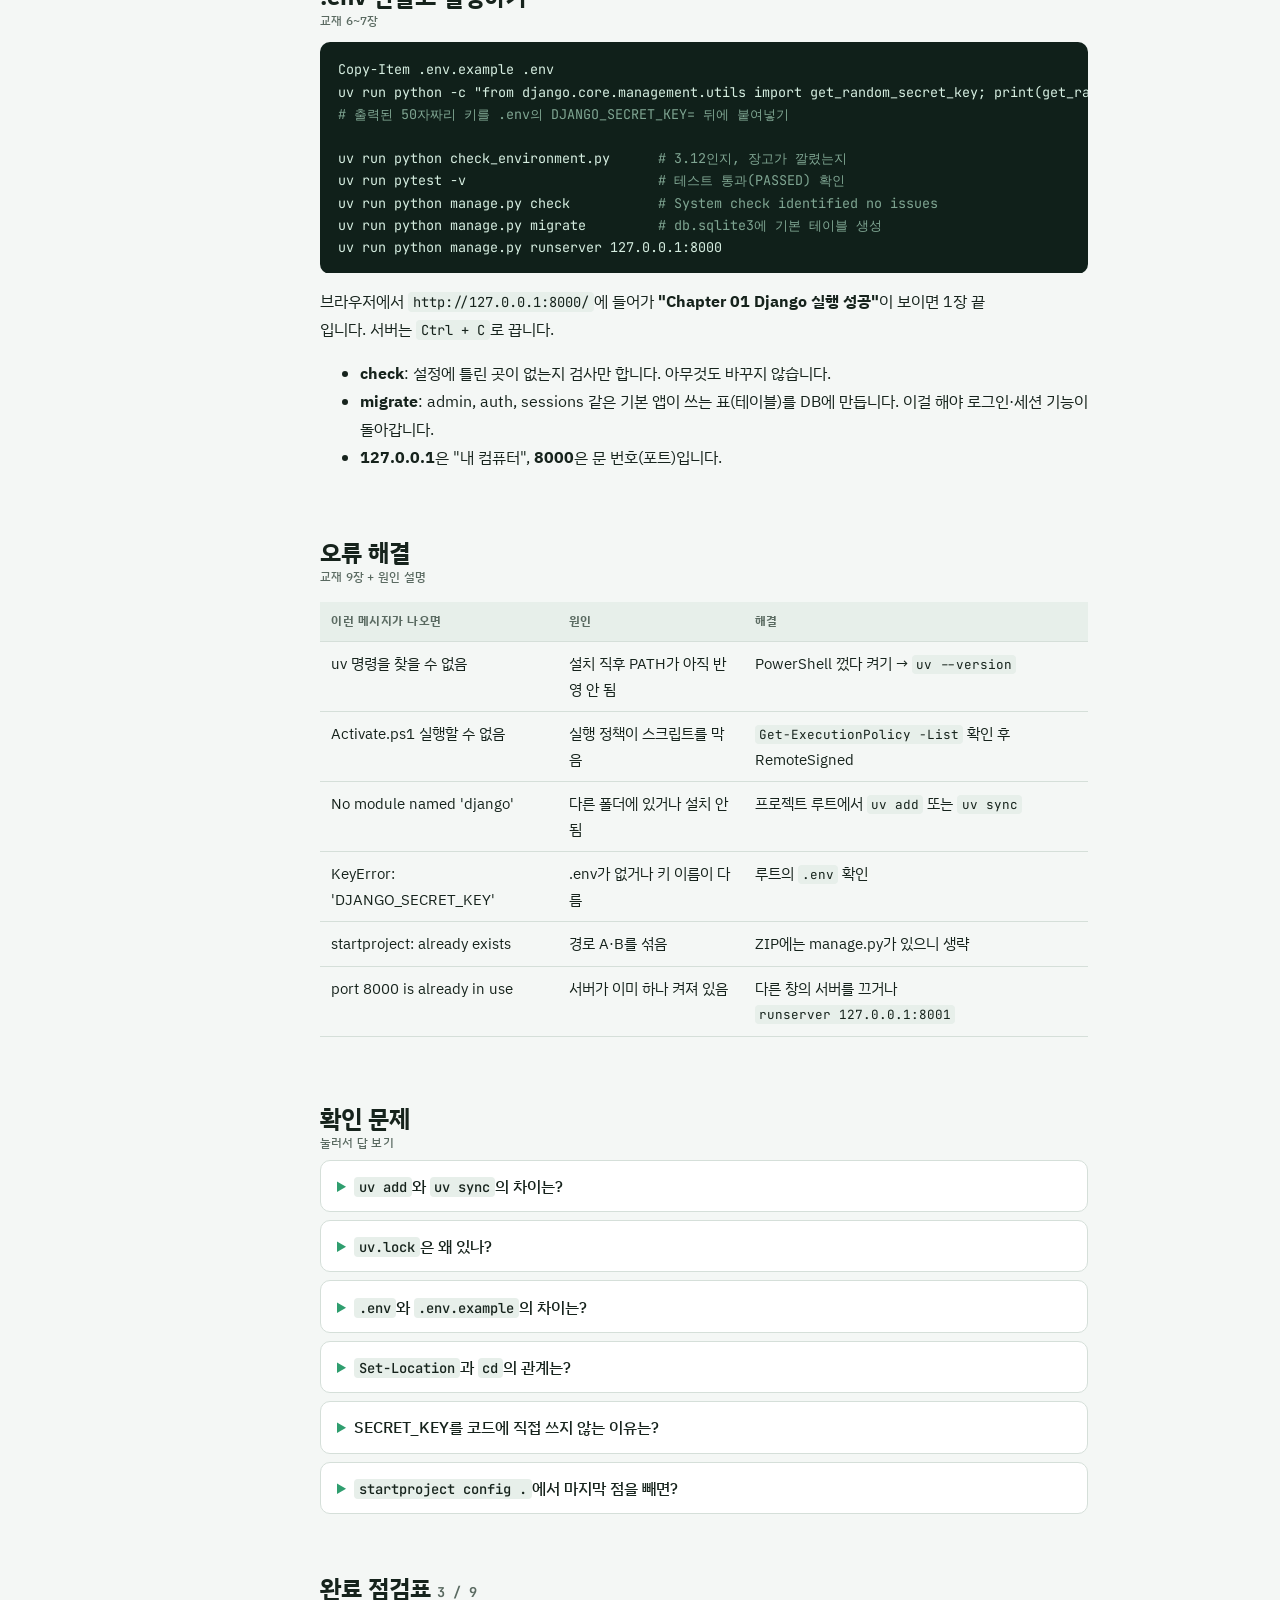
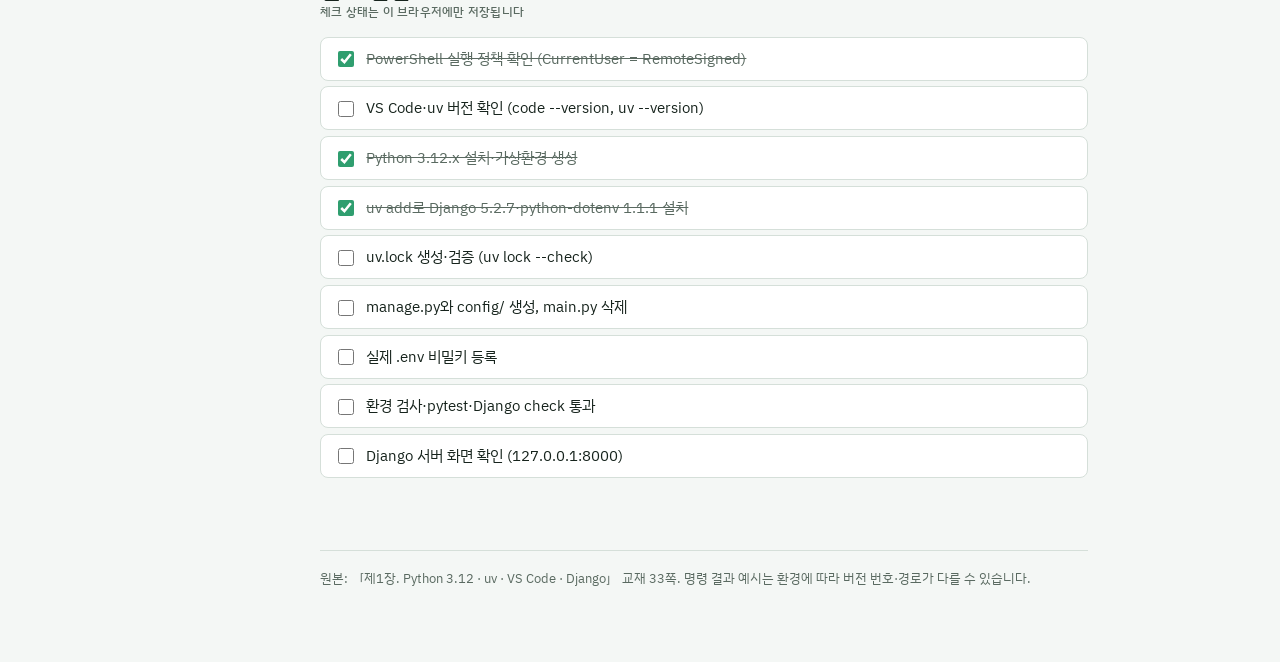
==== commit dd2a5042: "docs: README와 풀이노트 이동 링크에 6~7장 추가" ====
--- a/notes/chapter01-풀이노트.html
+++ b/notes/chapter01-풀이노트.html
@@ -242,7 +242,7 @@
   <p class="eyebrow">PART 1 · 제1장 풀이</p>
   <h1>Python 3.12 · uv · VS Code · Django <span class="v">5.2.7</span></h1>
   <p class="lede">교재 33쪽을 그림과 쉬운 말로 다시 정리했습니다. 각 명령이 무엇을 만들고, 만들어진 파일이 무슨 일을 하는지 한 줄씩 짚어 봅니다.</p>
-  <div class="chapnav"><a href="chapter01-풀이노트.html" aria-current="page">1장</a><a href="chapter02-풀이노트.html">2장</a><a href="chapter03-풀이노트.html">3장</a><a href="chapter04-풀이노트.html">4장</a><a href="chapter05-풀이노트.html">5장</a></div>
+  <div class="chapnav"><a href="chapter01-풀이노트.html" aria-current="page">1장</a><a href="chapter02-풀이노트.html">2장</a><a href="chapter03-풀이노트.html">3장</a><a href="chapter04-풀이노트.html">4장</a><a href="chapter05-풀이노트.html">5장</a><a href="chapter06-풀이노트.html">6장</a><a href="chapter07-풀이노트.html">7장</a></div>
 </header>
 
 <!-- 1 -->
